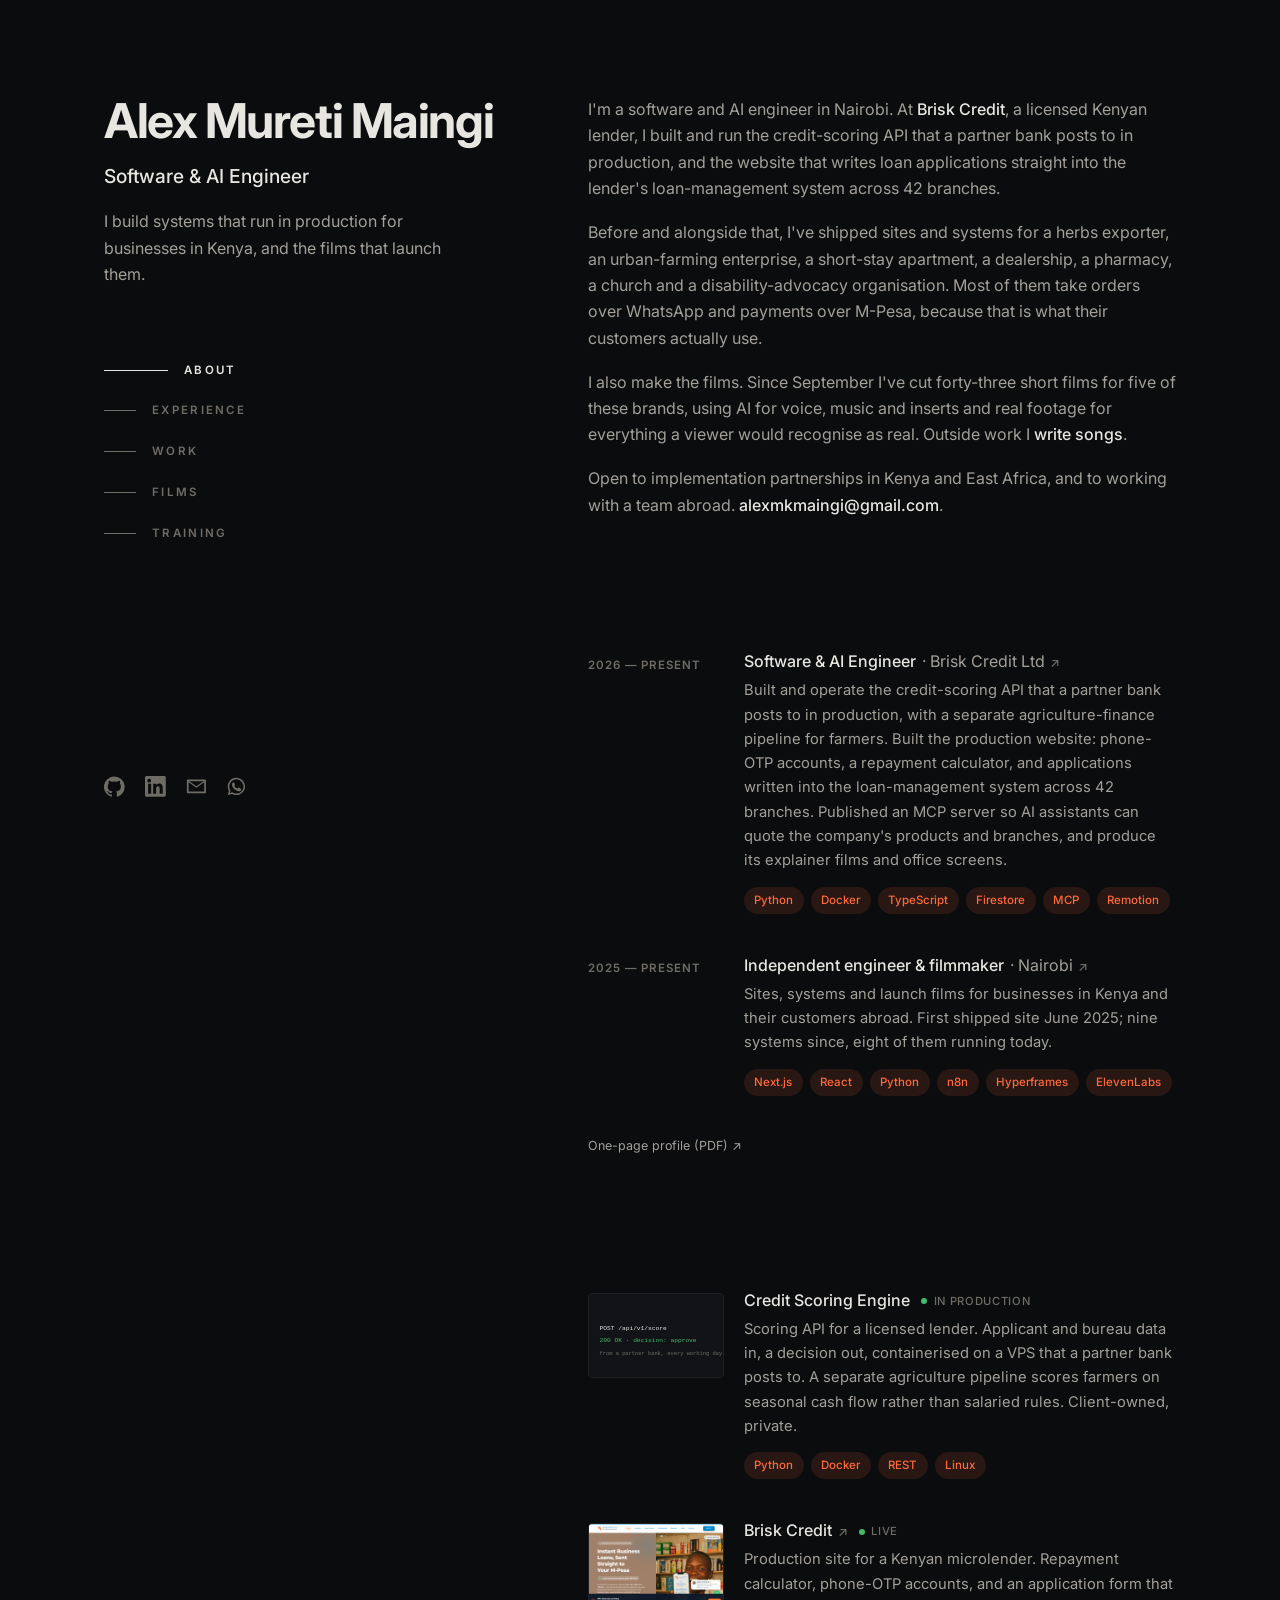
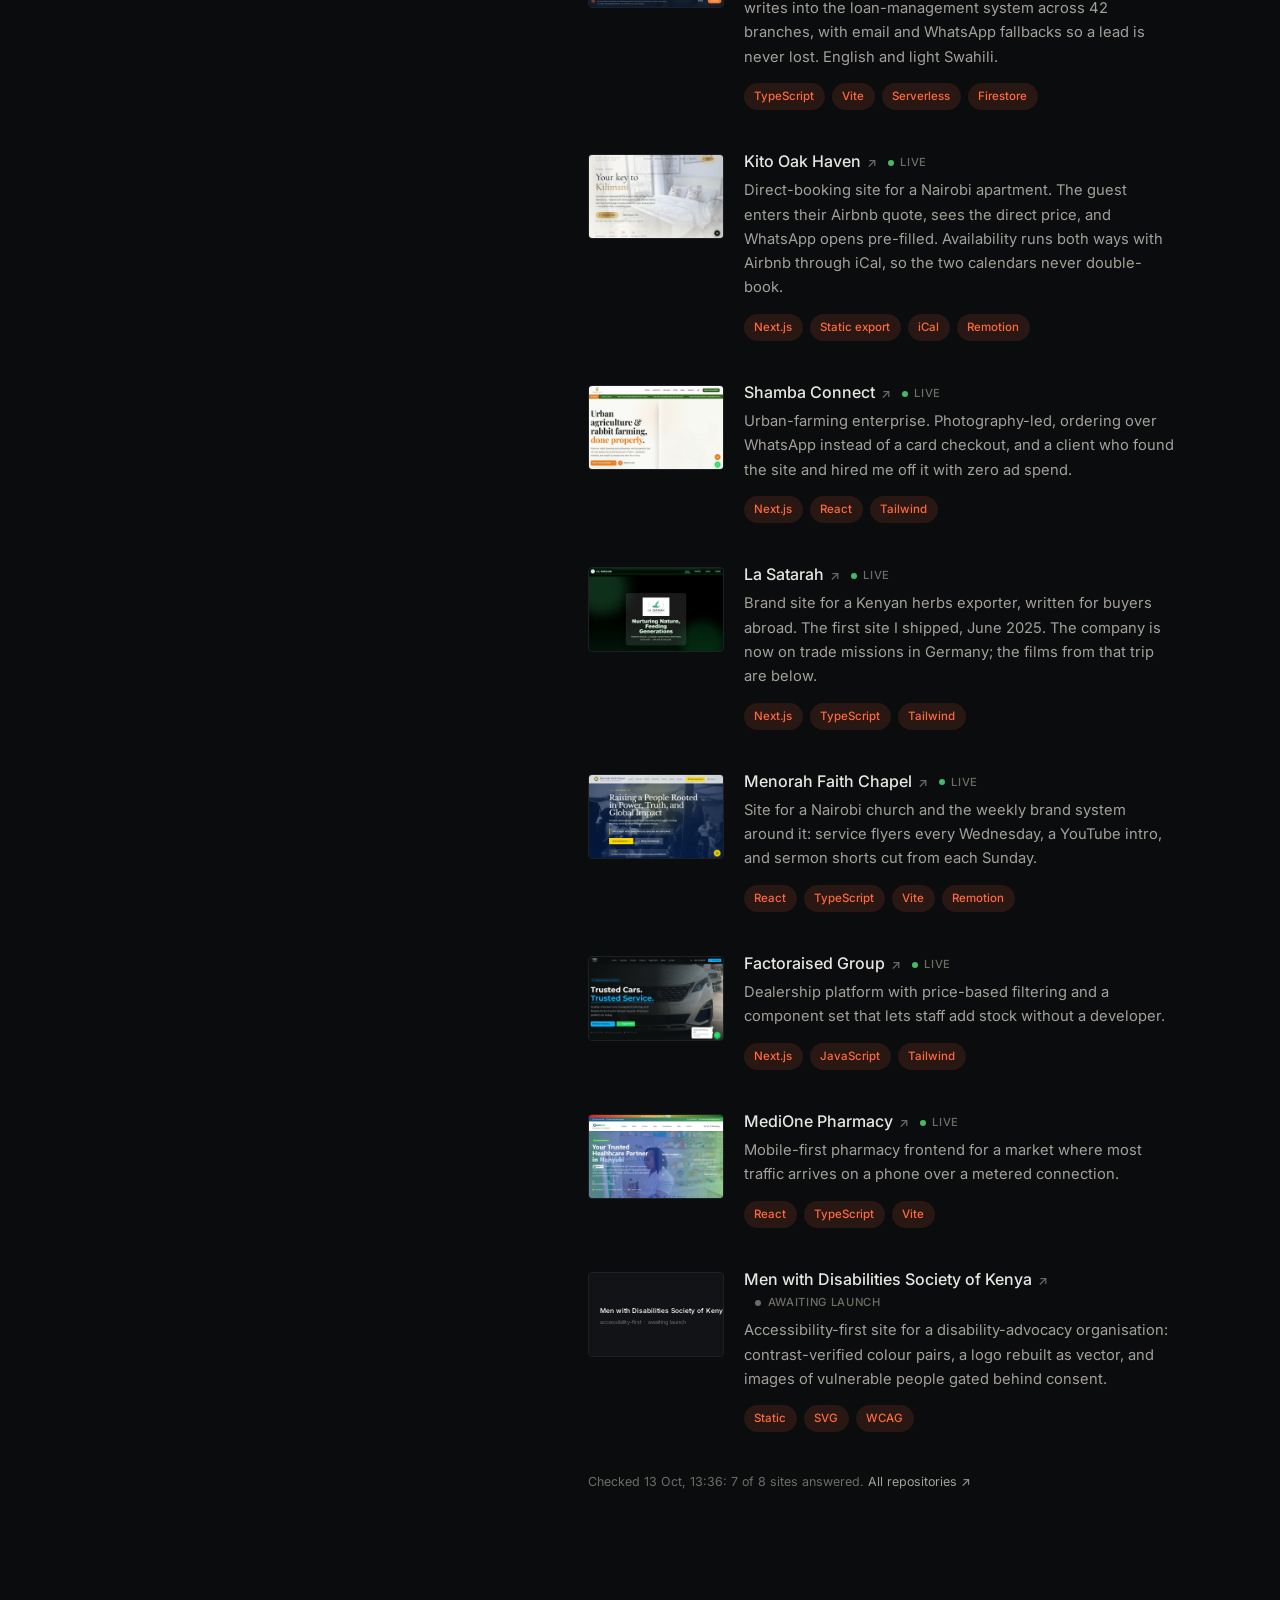
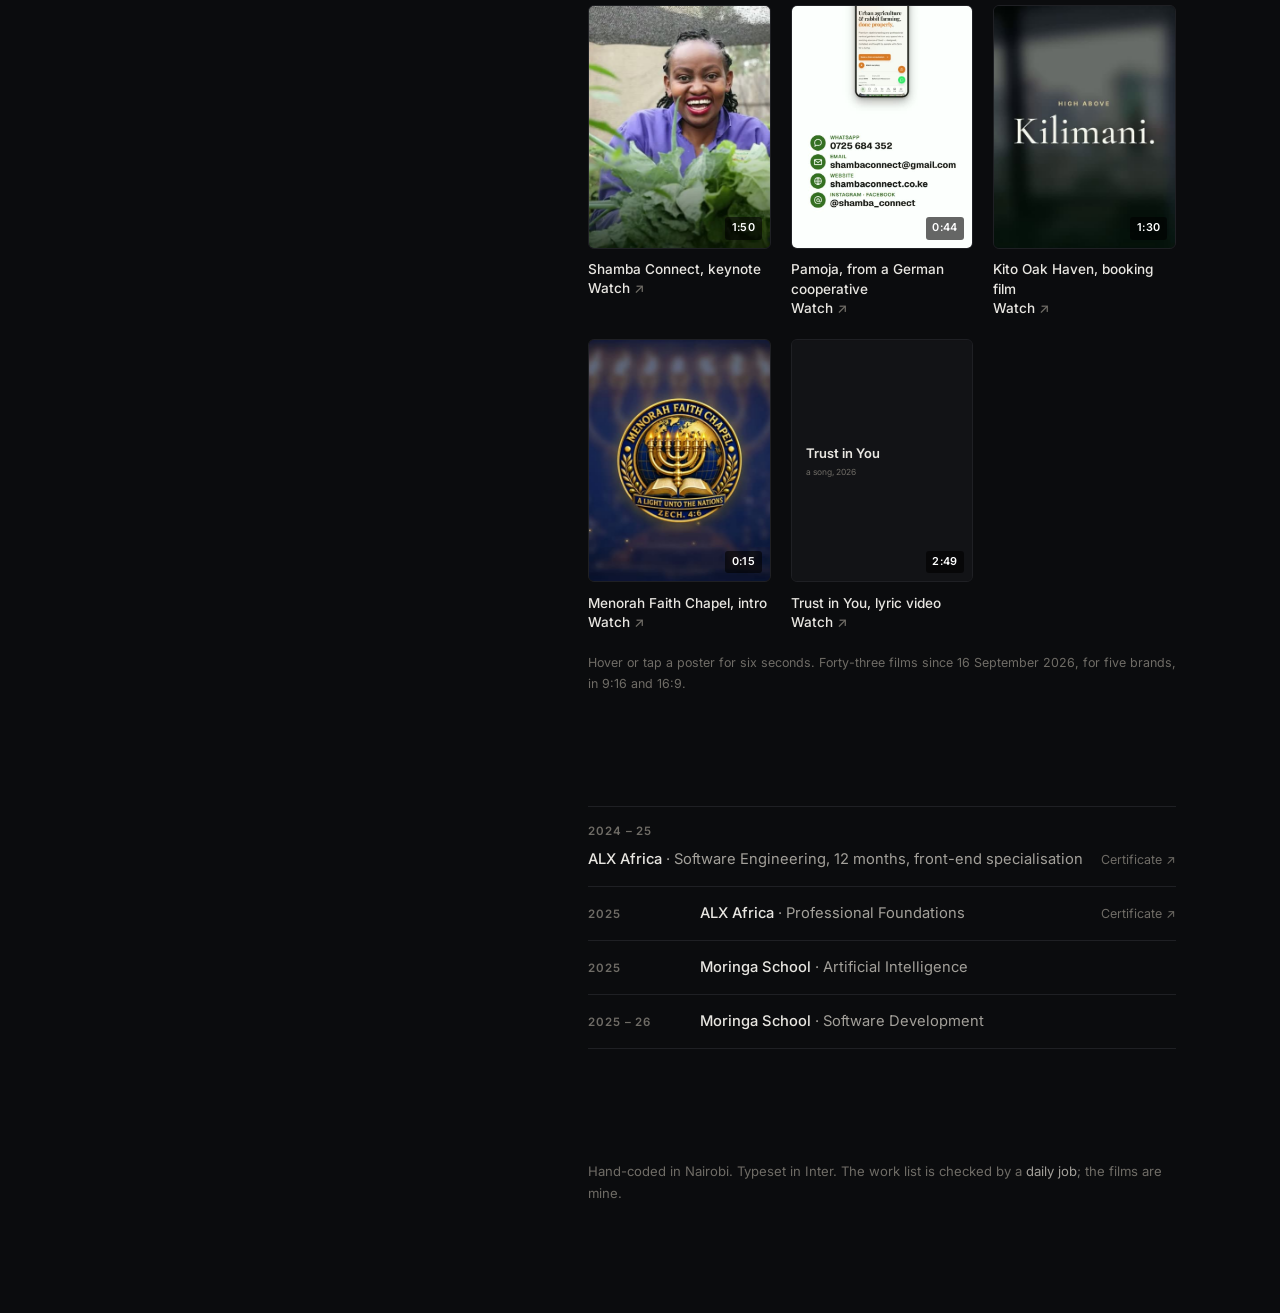
==== index.html @ df8f5c2a "Films: no picture on the Trust in You card Co-Authored-By: Claude Fable 5.1 <noreply@anthropic.com>" ====
<!doctype html>
<html lang="en">
<head>
<meta charset="utf-8">
<meta name="viewport" content="width=device-width,initial-scale=1">
<title>Alex Maingi · Software & AI Engineer</title>
<meta name="description" content="Alex Mureti Maingi is a software and AI engineer in Nairobi. Credit scoring in production for a Kenyan lender, nine systems built, and the films that launch them.">
<meta name="theme-color" content="#0b0c0e">
<link rel="canonical" href="https://alexmureti.github.io/">
<link rel="icon" href="assets/mark-200.png">
<meta property="og:type" content="website">
<meta property="og:title" content="Alex Maingi · Software & AI Engineer">
<meta property="og:description" content="Systems that run in production for businesses in Kenya, and the films that launch them.">
<meta property="og:image" content="https://alexmureti.github.io/media/og.jpg">
<meta property="og:url" content="https://alexmureti.github.io/">
<meta name="twitter:card" content="summary_large_image">
<link rel="preconnect" href="https://fonts.googleapis.com">
<link rel="preconnect" href="https://fonts.gstatic.com" crossorigin>
<link href="https://fonts.googleapis.com/css2?family=Inter:wght@400;500;600;700&display=swap" rel="stylesheet">
<script type="application/ld+json">
{"@context":"https://schema.org","@type":"Person","name":"Alex Mureti Maingi","jobTitle":"Software & AI Engineer","address":{"@type":"PostalAddress","addressLocality":"Nairobi","addressCountry":"KE"},"email":"mailto:alexmkmaingi@gmail.com","telephone":"+254740180214","url":"https://alexmureti.github.io/","sameAs":["https://github.com/AlexMureti","https://linkedin.com/in/alex-maingi-18084b373"],"worksFor":{"@type":"Organization","name":"Brisk Credit Ltd"}}
</script>
<style>
:root{
  --bg:#0b0c0e;--bg-2:#121316;--text:#a3a09a;--strong:#e8e6e1;--muted:#6f6c66;--line:#1f2024;
  --accent:#ff6a3d;--accent-soft:rgba(255,106,61,.12);
  --font:"Inter",system-ui,-apple-system,"Segoe UI",Roboto,sans-serif;
}
*,*::before,*::after{box-sizing:border-box}
html{scroll-behavior:smooth;-webkit-text-size-adjust:100%}
body{margin:0;background:var(--bg);color:var(--text);font-family:var(--font);font-size:1rem;line-height:1.65;-webkit-font-smoothing:antialiased;text-rendering:optimizeLegibility}
a{color:inherit;text-decoration:none}
img,video{display:block;max-width:100%}
::selection{background:var(--accent);color:#0b0c0e}
:focus-visible{outline:2px solid var(--accent);outline-offset:3px;border-radius:2px}
.sr{position:absolute;width:1px;height:1px;overflow:hidden;clip:rect(0 0 0 0);white-space:nowrap}

.page{max-width:75rem;margin:0 auto;padding:0 1.5rem}
@media(min-width:640px){.page{padding:0 3rem}}
@media(min-width:1024px){.page{display:grid;grid-template-columns:minmax(0,5fr) minmax(0,7fr);gap:4rem;padding:0 4rem}}

/* left column */
.side{padding:4rem 0 2rem}
@media(min-width:1024px){.side{position:sticky;top:0;height:100vh;display:flex;flex-direction:column;justify-content:space-between;padding:6rem 0 6rem}}
h1{font-size:clamp(2.2rem,5vw,3rem);font-weight:700;letter-spacing:-.03em;line-height:1.05;color:var(--strong);margin:0}
h1 a:hover{color:var(--strong)}
.role{font-size:1.2rem;font-weight:500;color:var(--strong);margin:.9rem 0 0}
.tag{margin:1rem 0 0;max-width:22rem;color:var(--text)}
.nav{display:none;list-style:none;padding:0;margin:4rem 0 0}
@media(min-width:1024px){.nav{display:block}}
.nav li{margin:0 0 .25rem}
.nav a{display:inline-flex;align-items:center;gap:1rem;padding:.55rem 0;font-size:.72rem;font-weight:600;letter-spacing:.2em;text-transform:uppercase;color:var(--muted);transition:color .25s}
.nav a::before{content:"";width:2rem;height:1px;background:var(--muted);transition:width .25s,background .25s}
.nav a:hover,.nav a.active{color:var(--strong)}
.nav a:hover::before,.nav a.active::before{width:4rem;background:var(--strong)}
.social{display:flex;gap:1.25rem;list-style:none;padding:0;margin:2.5rem 0 0}
.social a{display:inline-flex;align-items:center;gap:.45rem;color:var(--muted);font-size:.85rem;font-weight:500;transition:color .25s}
.social a:hover{color:var(--strong)}
.social svg{width:1.3rem;height:1.3rem;fill:currentColor}

/* right column */
.main{padding:1rem 0 6rem}
@media(min-width:1024px){.main{padding:6rem 0 6rem}}
section{margin-bottom:5rem;scroll-margin-top:4rem}
@media(min-width:1024px){section{margin-bottom:7rem}}
h2{font-size:.72rem;font-weight:600;letter-spacing:.2em;text-transform:uppercase;color:var(--strong);margin:0 0 1.5rem}
@media(min-width:1024px){h2{position:absolute;left:-9999px}}
.sticky-h{display:none}
@media(max-width:1023px){.sticky-h{display:block;position:sticky;top:0;z-index:5;background:rgba(11,12,14,.8);backdrop-filter:blur(10px);-webkit-backdrop-filter:blur(10px);padding:1rem 0;margin:0 0 1rem}}
.prose p{margin:0 0 1.1rem;max-width:38rem}
.prose a,.row-text a.inline{color:var(--strong);font-weight:500;transition:color .25s}
.prose a:hover,.row-text a.inline:hover{color:var(--accent)}
.prose strong{color:var(--strong);font-weight:500}

/* rows (experience, work) */
.rows{list-style:none;padding:0;margin:0}
.row{position:relative;display:grid;gap:.5rem 1.25rem;grid-template-columns:1fr;padding:1.25rem 0;border-radius:6px;transition:background .3s,box-shadow .3s}
@media(min-width:640px){.row{grid-template-columns:8.5rem minmax(0,1fr);padding:1.25rem}}
@media(min-width:1024px){.row{margin-left:-1.25rem;margin-right:-1.25rem}}
.row:hover,.row:focus-within{background:var(--bg-2);box-shadow:inset 0 1px 0 rgba(255,255,255,.04)}
.row-when{font-size:.72rem;font-weight:600;letter-spacing:.08em;text-transform:uppercase;color:var(--muted);padding-top:.35rem;white-space:nowrap}
.thumb{width:100%;aspect-ratio:16/10;border:1px solid var(--line);border-radius:4px;overflow:hidden;background:var(--bg-2);transition:border-color .3s}
@media(min-width:640px){.thumb{width:8.5rem;aspect-ratio:16/10;margin-top:.25rem}}
.row:hover .thumb{border-color:#3a3b40}
.thumb img,.thumb svg{width:100%;height:100%;object-fit:cover;object-position:top;display:block}
.row-text h3{font-size:1rem;font-weight:500;color:var(--strong);margin:0;line-height:1.4}
.row-text h3 a{display:inline-flex;align-items:baseline;gap:.35rem;transition:color .25s}
.row-text h3 a::after{content:"↗";font-size:.8em;transform:translateY(0);transition:transform .25s;color:var(--muted)}
.row:hover .row-text h3 a{color:var(--accent)}
.row:hover .row-text h3 a::after{transform:translate(2px,-2px);color:var(--accent)}
.row-text h3 .sub{color:var(--text);font-weight:400}
.row-text p{margin:.35rem 0 0;font-size:.92rem;max-width:36rem}
.chips{display:flex;flex-wrap:wrap;gap:.45rem;margin:.9rem 0 0;list-style:none;padding:0}
.chips li{font-size:.72rem;font-weight:500;color:var(--accent);background:var(--accent-soft);padding:.25rem .65rem;border-radius:999px}
.st{display:inline-flex;align-items:center;gap:.4rem;font-size:.7rem;font-weight:500;letter-spacing:.06em;text-transform:uppercase;color:var(--muted);margin-left:.7rem;vertical-align:middle}
.st i{width:6px;height:6px;border-radius:50%;background:#43b96b;display:inline-block}
.st.off i{background:var(--muted)}
.foot-note{font-size:.78rem;color:var(--muted);margin:1.25rem 0 0}
.foot-note a{color:var(--text)}.foot-note a:hover{color:var(--accent)}

/* films */
.films{display:grid;gap:1.25rem;grid-template-columns:repeat(2,minmax(0,1fr));list-style:none;padding:0;margin:0}
@media(min-width:640px){.films{grid-template-columns:repeat(3,minmax(0,1fr))}}
.film{margin:0}
.frame{position:relative;aspect-ratio:3/4;overflow:hidden;border-radius:6px;border:1px solid var(--line);background:var(--bg-2)}
.frame img,.frame video,.frame svg{position:absolute;inset:0;width:100%;height:100%;object-fit:cover}
.frame video{opacity:0;transition:opacity .4s}
.film.playing .frame video{opacity:1}
.frame .dur{position:absolute;right:.5rem;bottom:.5rem;font-size:.68rem;font-weight:600;letter-spacing:.04em;color:#fff;background:rgba(0,0,0,.6);padding:.15rem .4rem;border-radius:3px}
.film figcaption{padding:.7rem 0 0;font-size:.85rem;line-height:1.45}
.film figcaption b{display:block;font-weight:500;color:var(--strong)}
.film figcaption a{color:var(--strong);font-weight:500}
.film:hover figcaption a{color:var(--accent)}
.film figcaption a::after{content:" ↗";color:var(--muted)}

/* training */
.edu{list-style:none;padding:0;margin:0;border-top:1px solid var(--line)}
.edu li{display:flex;flex-wrap:wrap;align-items:baseline;gap:.4rem 1rem;padding:.9rem 0;border-bottom:1px solid var(--line);font-size:.92rem}
.edu .y{font-size:.72rem;font-weight:600;letter-spacing:.08em;color:var(--muted);width:6rem;flex:none}
.edu b{font-weight:500;color:var(--strong)}
.edu a{margin-left:auto;font-size:.78rem;color:var(--muted)}.edu a:hover{color:var(--accent)}

footer{font-size:.82rem;color:var(--muted);max-width:36rem;margin-top:1rem}
footer a{color:var(--text)}footer a:hover{color:var(--accent)}

/* film player */
.player{border:0;background:transparent;padding:0;width:min(96vw,64rem);max-width:none}
.player::backdrop{background:rgba(5,5,6,.92)}
.player video{width:100%;max-height:86vh;background:#000;border-radius:6px;outline:none}
.player .close{position:fixed;top:.9rem;right:1.1rem;color:#fff;font-size:2.2rem;line-height:1;opacity:.8}
.player .close:hover{opacity:1}
.player figcaption{color:var(--text);font-size:.85rem;padding:.7rem .2rem 0;display:flex;justify-content:space-between;gap:1rem}
.player figcaption a{color:var(--muted)}.player figcaption a:hover{color:var(--accent)}

.js .reveal{opacity:0;transform:translateY(10px);transition:opacity .6s ease,transform .6s ease}
.js .reveal.in{opacity:1;transform:none}
@media(prefers-reduced-motion:reduce){*{transition:none!important;animation:none!important;scroll-behavior:auto!important}.reveal{opacity:1;transform:none}}
</style>
</head>
<body>
<div class="page">

  <aside class="side">
    <div>
      <h1><a href="#top">Alex Mureti Maingi</a></h1>
      <p class="role">Software &amp; AI Engineer</p>
      <p class="tag">I build systems that run in production for businesses in Kenya, and the films that launch them.</p>
      <ul class="nav" id="nav">
        <li><a href="#about">About</a></li>
        <li><a href="#experience">Experience</a></li>
        <li><a href="#work">Work</a></li>
        <li><a href="#films">Films</a></li>
        <li><a href="#training">Training</a></li>
      </ul>
    </div>
    <ul class="social" aria-label="Contact">
      <li><a href="https://github.com/AlexMureti" target="_blank" rel="noopener" aria-label="GitHub"><svg viewBox="0 0 24 24"><path d="M12 .5a12 12 0 0 0-3.8 23.4c.6.1.8-.3.8-.6v-2.2c-3.3.7-4-1.4-4-1.4-.6-1.4-1.4-1.8-1.4-1.8-1.1-.7.1-.7.1-.7 1.2.1 1.8 1.2 1.8 1.2 1.1 1.8 2.8 1.3 3.5 1 .1-.8.4-1.3.8-1.6-2.7-.3-5.5-1.3-5.5-5.9 0-1.3.5-2.4 1.2-3.2-.1-.3-.5-1.5.1-3.2 0 0 1-.3 3.3 1.2a11.5 11.5 0 0 1 6 0c2.3-1.5 3.3-1.2 3.3-1.2.7 1.7.3 2.9.1 3.2.8.8 1.2 1.9 1.2 3.2 0 4.6-2.8 5.6-5.5 5.9.4.4.8 1.1.8 2.2v3.3c0 .3.2.7.8.6A12 12 0 0 0 12 .5z"/></svg></a></li>
      <li><a href="https://linkedin.com/in/alex-maingi-18084b373" target="_blank" rel="noopener" aria-label="LinkedIn"><svg viewBox="0 0 24 24"><path d="M20.4 20.4h-3.5v-5.6c0-1.3 0-3-1.9-3s-2.1 1.4-2.1 2.9v5.7H9.4V9h3.4v1.6c.5-.9 1.6-1.9 3.4-1.9 3.6 0 4.3 2.4 4.3 5.5v6.2zM5.3 7.4a2.1 2.1 0 1 1 0-4.1 2.1 2.1 0 0 1 0 4.1zM7.1 20.4H3.6V9h3.5v11.4zM22.2 0H1.8C.8 0 0 .8 0 1.7v20.5c0 1 .8 1.8 1.8 1.8h20.4c1 0 1.8-.8 1.8-1.8V1.7C24 .8 23.2 0 22.2 0z"/></svg></a></li>
      <li><a href="mailto:alexmkmaingi@gmail.com" aria-label="Email"><svg viewBox="0 0 24 24"><path d="M2 4h20a1 1 0 0 1 1 1v14a1 1 0 0 1-1 1H2a1 1 0 0 1-1-1V5a1 1 0 0 1 1-1zm1 3.2V18h18V7.2l-9 6.3-9-6.3zM3.6 6l8.4 5.9L20.4 6H3.6z"/></svg></a></li>
      <li><a href="https://wa.me/254740180214" target="_blank" rel="noopener" aria-label="WhatsApp"><svg viewBox="0 0 24 24"><path d="M12 2a10 10 0 0 0-8.6 15.1L2 22l5-1.3A10 10 0 1 0 12 2zm0 18.2a8.2 8.2 0 0 1-4.2-1.2l-.3-.2-3 .8.8-2.9-.2-.3A8.2 8.2 0 1 1 12 20.2zm4.5-6.1c-.2-.1-1.5-.7-1.7-.8-.2-.1-.4-.1-.6.1l-.8 1c-.1.2-.3.2-.5.1a6.7 6.7 0 0 1-3.3-2.9c-.3-.4.2-.4.7-1.3.1-.2 0-.3 0-.5l-.8-1.8c-.2-.5-.4-.4-.6-.4h-.5a1 1 0 0 0-.7.3 3 3 0 0 0-.9 2.2 5.2 5.2 0 0 0 1.1 2.8c.1.2 1.9 2.9 4.6 4 1.7.7 2.4.8 3.2.7.5-.1 1.5-.6 1.7-1.2.2-.6.2-1.1.2-1.2l-.5-.3z"/></svg></a></li>
    </ul>
  </aside>

  <main class="main" id="top">

    <section id="about" class="reveal">
      <h2 class="sticky-h">About</h2>
      <div class="prose">
        <p>I'm a software and AI engineer in Nairobi. At <a href="https://www.brisk-credit.com" target="_blank" rel="noopener">Brisk Credit</a>, a licensed Kenyan lender, I built and run the credit-scoring API that a partner bank posts to in production, and the website that writes loan applications straight into the lender's loan-management system across 42 branches.</p>
        <p>Before and alongside that, I've shipped sites and systems for a herbs exporter, an urban-farming enterprise, a short-stay apartment, a dealership, a pharmacy, a church and a disability-advocacy organisation. Most of them take orders over WhatsApp and payments over M-Pesa, because that is what their customers actually use.</p>
        <p>I also make the films. Since September I've cut forty-three short films for five of these brands, using AI for voice, music and inserts and real footage for everything a viewer would recognise as real. Outside work I <a href="https://github.com/AlexMureti/alexmureti.github.io/releases/download/films-2026-10/trust-in-you-lyric-video.mp4" target="_blank" rel="noopener">write songs</a>.</p>
        <p>Open to implementation partnerships in Kenya and East Africa, and to working with a team abroad. <a href="mailto:alexmkmaingi@gmail.com">alexmkmaingi@gmail.com</a>.</p>
      </div>
    </section>

    <section id="experience" class="reveal">
      <h2 class="sticky-h">Experience</h2>
      <ol class="rows">
        <li class="row">
          <div class="row-when">2026 — Present</div>
          <div class="row-text">
            <h3><a href="https://www.brisk-credit.com" target="_blank" rel="noopener">Software &amp; AI Engineer <span class="sub">· Brisk Credit Ltd</span></a></h3>
            <p>Built and operate the credit-scoring API that a partner bank posts to in production, with a separate agriculture-finance pipeline for farmers. Built the production website: phone-OTP accounts, a repayment calculator, and applications written into the loan-management system across 42 branches. Published an MCP server so AI assistants can quote the company's products and branches, and produce its explainer films and office screens.</p>
            <ul class="chips"><li>Python</li><li>Docker</li><li>TypeScript</li><li>Firestore</li><li>MCP</li><li>Remotion</li></ul>
          </div>
        </li>
        <li class="row">
          <div class="row-when">2025 — Present</div>
          <div class="row-text">
            <h3><a href="#work">Independent engineer &amp; filmmaker <span class="sub">· Nairobi</span></a></h3>
            <p>Sites, systems and launch films for businesses in Kenya and their customers abroad. First shipped site June 2025; nine systems since, eight of them running today.</p>
            <ul class="chips"><li>Next.js</li><li>React</li><li>Python</li><li>n8n</li><li>Hyperframes</li><li>ElevenLabs</li></ul>
          </div>
        </li>
      </ol>
      <p class="foot-note"><a href="Alex-Maingi-Profile.pdf" target="_blank" rel="noopener">One-page profile (PDF) ↗</a></p>
    </section>

    <section id="work" class="reveal">
      <h2 class="sticky-h">Work</h2>
      <ol class="rows">
        <li class="row" data-key="scoring">
          <div class="thumb"><svg viewBox="0 0 320 200" role="img" aria-label="Scoring API"><rect width="320" height="200" fill="#121316"/><text x="24" y="86" fill="#e8e6e1" font-family="ui-monospace,Menlo,monospace" font-size="15">POST /api/v1/score</text><text x="24" y="116" fill="#43b96b" font-family="ui-monospace,Menlo,monospace" font-size="15">200 OK · decision: approve</text><text x="24" y="146" fill="#6f6c66" font-family="ui-monospace,Menlo,monospace" font-size="13">from a partner bank, every working day</text></svg></div>
          <div class="row-text">
            <h3><span style="color:var(--strong)">Credit Scoring Engine</span><span class="st" data-static="1"><i></i>In production</span></h3>
            <p>Scoring API for a licensed lender. Applicant and bureau data in, a decision out, containerised on a VPS that a partner bank posts to. A separate agriculture pipeline scores farmers on seasonal cash flow rather than salaried rules. Client-owned, private.</p>
            <ul class="chips"><li>Python</li><li>Docker</li><li>REST</li><li>Linux</li></ul>
          </div>
        </li>
        <li class="row" data-key="brisk">
          <div class="thumb"><img loading="lazy" src="media/thumbs/brisk.jpg" alt="brisk-credit.com"></div>
          <div class="row-text">
            <h3><a href="https://www.brisk-credit.com" target="_blank" rel="noopener">Brisk Credit</a><span class="st"><i></i>Live</span></h3>
            <p>Production site for a Kenyan microlender. Repayment calculator, phone-OTP accounts, and an application form that writes into the loan-management system across 42 branches, with email and WhatsApp fallbacks so a lead is never lost. English and light Swahili.</p>
            <ul class="chips"><li>TypeScript</li><li>Vite</li><li>Serverless</li><li>Firestore</li></ul>
          </div>
        </li>
        <li class="row" data-key="kito">
          <div class="thumb"><img loading="lazy" src="media/thumbs/kito.jpg" alt="Kito Oak Haven"></div>
          <div class="row-text">
            <h3><a href="https://www.kitooakhaven.com" target="_blank" rel="noopener">Kito Oak Haven</a><span class="st"><i></i>Live</span></h3>
            <p>Direct-booking site for a Nairobi apartment. The guest enters their Airbnb quote, sees the direct price, and WhatsApp opens pre-filled. Availability runs both ways with Airbnb through iCal, so the two calendars never double-book.</p>
            <ul class="chips"><li>Next.js</li><li>Static export</li><li>iCal</li><li>Remotion</li></ul>
          </div>
        </li>
        <li class="row" data-key="shamba">
          <div class="thumb"><img loading="lazy" src="media/thumbs/shamba.jpg" alt="Shamba Connect"></div>
          <div class="row-text">
            <h3><a href="https://shambaconnect.co.ke" target="_blank" rel="noopener">Shamba Connect</a><span class="st"><i></i>Live</span></h3>
            <p>Urban-farming enterprise. Photography-led, ordering over WhatsApp instead of a card checkout, and a client who found the site and hired me off it with zero ad spend.</p>
            <ul class="chips"><li>Next.js</li><li>React</li><li>Tailwind</li></ul>
          </div>
        </li>
        <li class="row" data-key="lasatarah">
          <div class="thumb"><img loading="lazy" src="media/thumbs/lasatarah.jpg" alt="La Satarah"></div>
          <div class="row-text">
            <h3><a href="https://la-satarah-eight.vercel.app" target="_blank" rel="noopener">La Satarah</a><span class="st"><i></i>Live</span></h3>
            <p>Brand site for a Kenyan herbs exporter, written for buyers abroad. The first site I shipped, June 2025. The company is now on trade missions in Germany; the films from that trip are below.</p>
            <ul class="chips"><li>Next.js</li><li>TypeScript</li><li>Tailwind</li></ul>
          </div>
        </li>
        <li class="row" data-key="menorah">
          <div class="thumb"><img loading="lazy" src="media/thumbs/menorah.jpg" alt="Menorah Faith Chapel"></div>
          <div class="row-text">
            <h3><a href="https://menorah-faith-chapel.vercel.app" target="_blank" rel="noopener">Menorah Faith Chapel</a><span class="st"><i></i>Live</span></h3>
            <p>Site for a Nairobi church and the weekly brand system around it: service flyers every Wednesday, a YouTube intro, and sermon shorts cut from each Sunday.</p>
            <ul class="chips"><li>React</li><li>TypeScript</li><li>Vite</li><li>Remotion</li></ul>
          </div>
        </li>
        <li class="row" data-key="factoraised">
          <div class="thumb"><img loading="lazy" src="media/thumbs/factoraised.jpg" alt="Factoraised Group"></div>
          <div class="row-text">
            <h3><a href="https://factoraised-group.vercel.app" target="_blank" rel="noopener">Factoraised Group</a><span class="st"><i></i>Live</span></h3>
            <p>Dealership platform with price-based filtering and a component set that lets staff add stock without a developer.</p>
            <ul class="chips"><li>Next.js</li><li>JavaScript</li><li>Tailwind</li></ul>
          </div>
        </li>
        <li class="row" data-key="medione">
          <div class="thumb"><img loading="lazy" src="media/thumbs/medione.jpg" alt="MediOne Pharmacy"></div>
          <div class="row-text">
            <h3><a href="https://medi0ne.vercel.app" target="_blank" rel="noopener">MediOne Pharmacy</a><span class="st"><i></i>Live</span></h3>
            <p>Mobile-first pharmacy frontend for a market where most traffic arrives on a phone over a metered connection.</p>
            <ul class="chips"><li>React</li><li>TypeScript</li><li>Vite</li></ul>
          </div>
        </li>
        <li class="row" data-key="mdsk">
          <div class="thumb"><svg viewBox="0 0 320 200" role="img" aria-label="MDSK Kenya"><rect width="320" height="200" fill="#121316"/><text x="24" y="96" fill="#e8e6e1" font-family="Inter,system-ui,sans-serif" font-size="16" font-weight="600">Men with Disabilities Society of Kenya</text><text x="24" y="124" fill="#6f6c66" font-family="Inter,system-ui,sans-serif" font-size="13">accessibility-first · awaiting launch</text></svg></div>
          <div class="row-text">
            <h3><a href="https://github.com/AlexMureti/MDSK_Kenya" target="_blank" rel="noopener">Men with Disabilities Society of Kenya</a><span class="st off"><i></i>Awaiting launch</span></h3>
            <p>Accessibility-first site for a disability-advocacy organisation: contrast-verified colour pairs, a logo rebuilt as vector, and images of vulnerable people gated behind consent.</p>
            <ul class="chips"><li>Static</li><li>SVG</li><li>WCAG</li></ul>
          </div>
        </li>
      </ol>
      <p class="foot-note" id="checked">Status is checked every morning; a dot is green only if the site answered. <a href="https://github.com/AlexMureti?tab=repositories" target="_blank" rel="noopener">All repositories ↗</a></p>
    </section>

    <section id="films" class="reveal">
      <h2 class="sticky-h">Films</h2>
      <ul class="films">
        <li><figure class="film"><div class="frame"><img loading="lazy" src="media/posters/shamba-keynote.jpg" alt=""><video muted loop playsinline preload="none" src="media/teasers/shamba-keynote.mp4"></video><span class="dur">1:50</span></div>
          <figcaption><b>Shamba Connect, keynote</b><a href="https://github.com/AlexMureti/alexmureti.github.io/releases/download/films-2026-10/shamba-connect-keynote.mp4" target="_blank" rel="noopener">Watch</a></figcaption></figure></li>
        <li><figure class="film"><div class="frame"><img loading="lazy" src="media/posters/pamoja.jpg" alt=""><video muted loop playsinline preload="none" src="media/teasers/pamoja.mp4"></video><span class="dur">0:44</span></div>
          <figcaption><b>Pamoja, from a German cooperative</b><a href="https://github.com/AlexMureti/alexmureti.github.io/releases/download/films-2026-10/shamba-connect-pamoja.mp4" target="_blank" rel="noopener">Watch</a></figcaption></figure></li>
        <li><figure class="film"><div class="frame"><img loading="lazy" src="media/posters/kito-film.jpg" alt=""><video muted loop playsinline preload="none" src="media/teasers/kito-film.mp4"></video><span class="dur">1:30</span></div>
          <figcaption><b>Kito Oak Haven, booking film</b><a href="https://github.com/AlexMureti/alexmureti.github.io/releases/download/films-2026-10/kito-oak-haven-booking-film.mp4" target="_blank" rel="noopener">Watch</a></figcaption></figure></li>
        <li><figure class="film"><div class="frame"><img loading="lazy" src="media/posters/menorah-intro.jpg" alt=""><video muted loop playsinline preload="none" src="media/teasers/menorah-intro.mp4"></video><span class="dur">0:15</span></div>
          <figcaption><b>Menorah Faith Chapel, intro</b><a href="https://github.com/AlexMureti/alexmureti.github.io/releases/download/films-2026-10/menorah-faith-chapel-intro.mp4" target="_blank" rel="noopener">Watch</a></figcaption></figure></li>
        <li><figure class="film"><div class="frame"><svg viewBox="0 0 300 400" role="img" aria-label="Trust in You"><rect width="300" height="400" fill="#121316"/><text x="24" y="196" fill="#e8e6e1" font-family="Inter,system-ui,sans-serif" font-size="22" font-weight="600">Trust in You</text><text x="24" y="224" fill="#6f6c66" font-family="Inter,system-ui,sans-serif" font-size="14">a song, 2026</text></svg><span class="dur">2:49</span></div>
          <figcaption><b>Trust in You, lyric video</b><a href="https://github.com/AlexMureti/alexmureti.github.io/releases/download/films-2026-10/trust-in-you-lyric-video.mp4" target="_blank" rel="noopener">Watch</a></figcaption></figure></li>
      </ul>
      <p class="foot-note">Hover or tap a poster for six seconds. Forty-three films since 16 September 2026, for five brands, in 9:16 and 16:9.</p>
    </section>

    <section id="training" class="reveal">
      <h2 class="sticky-h">Training</h2>
      <ul class="edu">
        <li><span class="y">2024 – 25</span><span><b>ALX Africa</b> · Software Engineering, 12 months, front-end specialisation</span><a href="https://intranet.alxswe.com/certificates/zMrFxhB5fT" target="_blank" rel="noopener">Certificate ↗</a></li>
        <li><span class="y">2025</span><span><b>ALX Africa</b> · Professional Foundations</span><a href="https://savanna.alxafrica.com/certificates/y8SnPEeFrh" target="_blank" rel="noopener">Certificate ↗</a></li>
        <li><span class="y">2025</span><span><b>Moringa School</b> · Artificial Intelligence</span></li>
        <li><span class="y">2025 – 26</span><span><b>Moringa School</b> · Software Development</span></li>
      </ul>
    </section>

    <footer class="reveal">
      <p>Hand-coded in Nairobi. Typeset in Inter. The work list is checked by a <a href="https://github.com/AlexMureti/alexmureti.github.io/blob/main/.github/workflows/status.yml" target="_blank" rel="noopener">daily job</a>; the films are mine.</p>
    </footer>

  </main>
</div>

<dialog class="player" id="player">
  <button class="close" id="closePlayer" aria-label="Close">×</button>
  <figure style="margin:0"><video id="playerVideo" controls playsinline preload="metadata"></video><figcaption><span id="playerTitle"></span><a id="playerDl" href="#" download>Download</a></figcaption></figure>
</dialog>

<script>
(function(){
  document.documentElement.classList.add('js');
  var reduce=matchMedia('(prefers-reduced-motion: reduce)').matches;

  // Films play in the page; the release asset is the source.
  var dlg=document.getElementById('player'),pv=document.getElementById('playerVideo'),pt=document.getElementById('playerTitle'),pd=document.getElementById('playerDl');
  function closePlayer(){if(dlg.open){dlg.close();}pv.pause();pv.removeAttribute('src');pv.load();}
  if(dlg&&typeof dlg.showModal==='function'){
    document.querySelectorAll('a[href$=".mp4"]').forEach(function(a){
      a.addEventListener('click',function(e){
        e.preventDefault(); var fig=a.closest('figure'); pt.textContent=(fig&&fig.querySelector('b'))?fig.querySelector('b').textContent:'Trust in You, lyric video';
        pd.href=a.href; pv.src=a.href; dlg.showModal(); pv.play().catch(function(){});
      });
    });
    document.getElementById('closePlayer').addEventListener('click',closePlayer);
    dlg.addEventListener('cancel',function(e){e.preventDefault();closePlayer();});
    dlg.addEventListener('click',function(e){if(e.target===dlg){closePlayer();}});
  }
  var hover=matchMedia('(hover: hover)').matches;

  var io=new IntersectionObserver(function(es){es.forEach(function(e){if(e.isIntersecting){e.target.classList.add('in');io.unobserve(e.target);}});},{threshold:0.08});
  document.querySelectorAll('.reveal').forEach(function(el){io.observe(el);});

  // Active section in the left nav.
  var links=document.querySelectorAll('#nav a');
  var spy=new IntersectionObserver(function(es){es.forEach(function(e){if(e.isIntersecting){links.forEach(function(l){l.classList.toggle('active',l.getAttribute('href')==='#'+e.target.id);});}});},{rootMargin:'-40% 0px -55% 0px'});
  document.querySelectorAll('main section').forEach(function(s){spy.observe(s);});

  // Status dots, written by a GitHub Action every morning (status.json).
  fetch('status.json',{cache:'no-store'}).then(function(r){return r.json();}).then(function(s){
    var up=0,total=0;
    document.querySelectorAll('.row[data-key]').forEach(function(row){
      var sys=s.systems[row.getAttribute('data-key')],st=row.querySelector('.st'); if(!sys||!st||st.getAttribute('data-static')) return;
      total++; var label=st.childNodes[1];
      if(sys.up){up++;st.classList.remove('off');label.textContent='Live';}
      else{st.classList.add('off');label.textContent=(row.getAttribute('data-key')==='mdsk')?'Awaiting launch':'Down at last check';}
    });
    var d=new Date(s.checked_at),when=d.toLocaleString('en-GB',{day:'numeric',month:'short',hour:'2-digit',minute:'2-digit'});
    var c=document.getElementById('checked'); if(c){c.innerHTML='Checked '+when+': '+up+' of '+total+' sites answered. <a href="https://github.com/AlexMureti?tab=repositories" target="_blank" rel="noopener">All repositories ↗</a>';}
  }).catch(function(){});

  // Film teasers: hover on desktop, tap on touch.
  document.querySelectorAll('.film').forEach(function(f){
    var v=f.querySelector('video'); if(!v||reduce) return;
    function on(){f.classList.add('playing');v.play().catch(function(){});}
    function off(){f.classList.remove('playing');v.pause();}
    if(hover){f.addEventListener('mouseenter',on);f.addEventListener('mouseleave',off);}
    else{f.querySelector('.frame').addEventListener('click',function(){f.classList.contains('playing')?off():on();});}
  });
})();
</script>
</body>
</html>
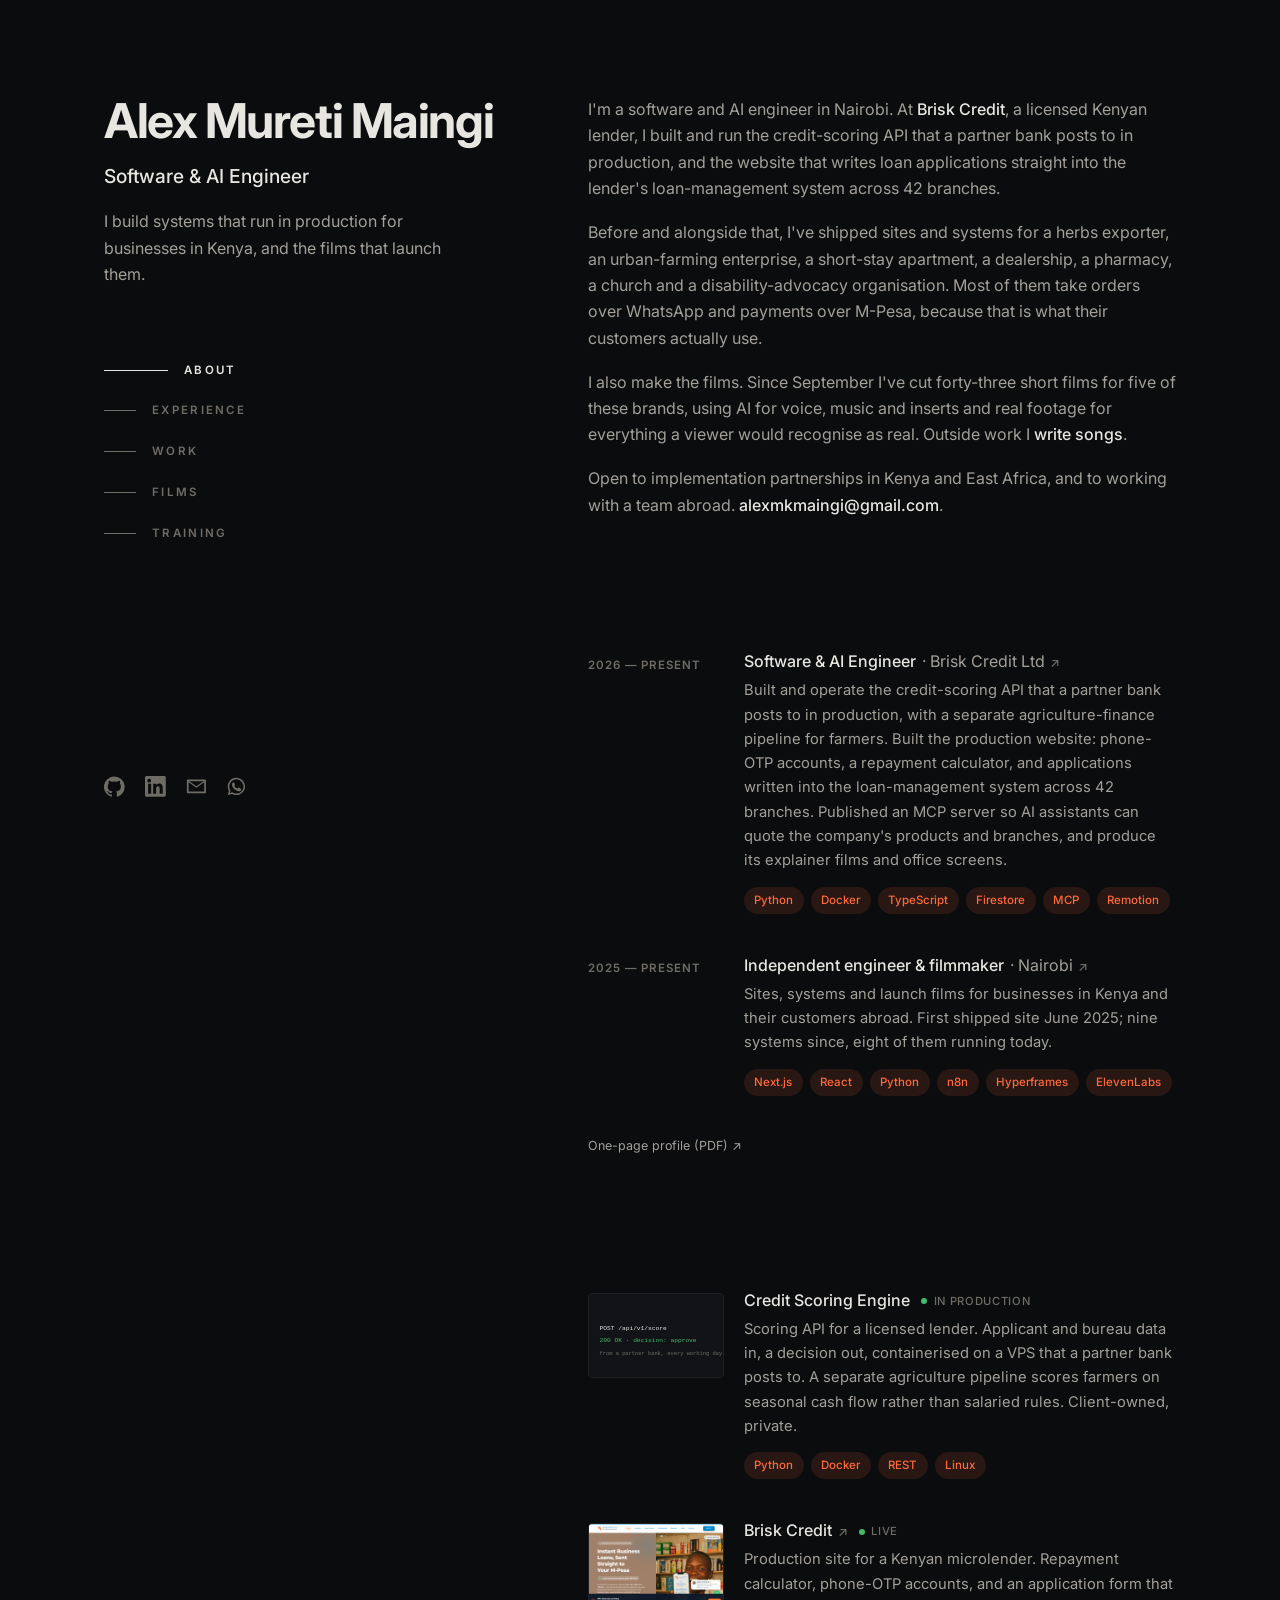
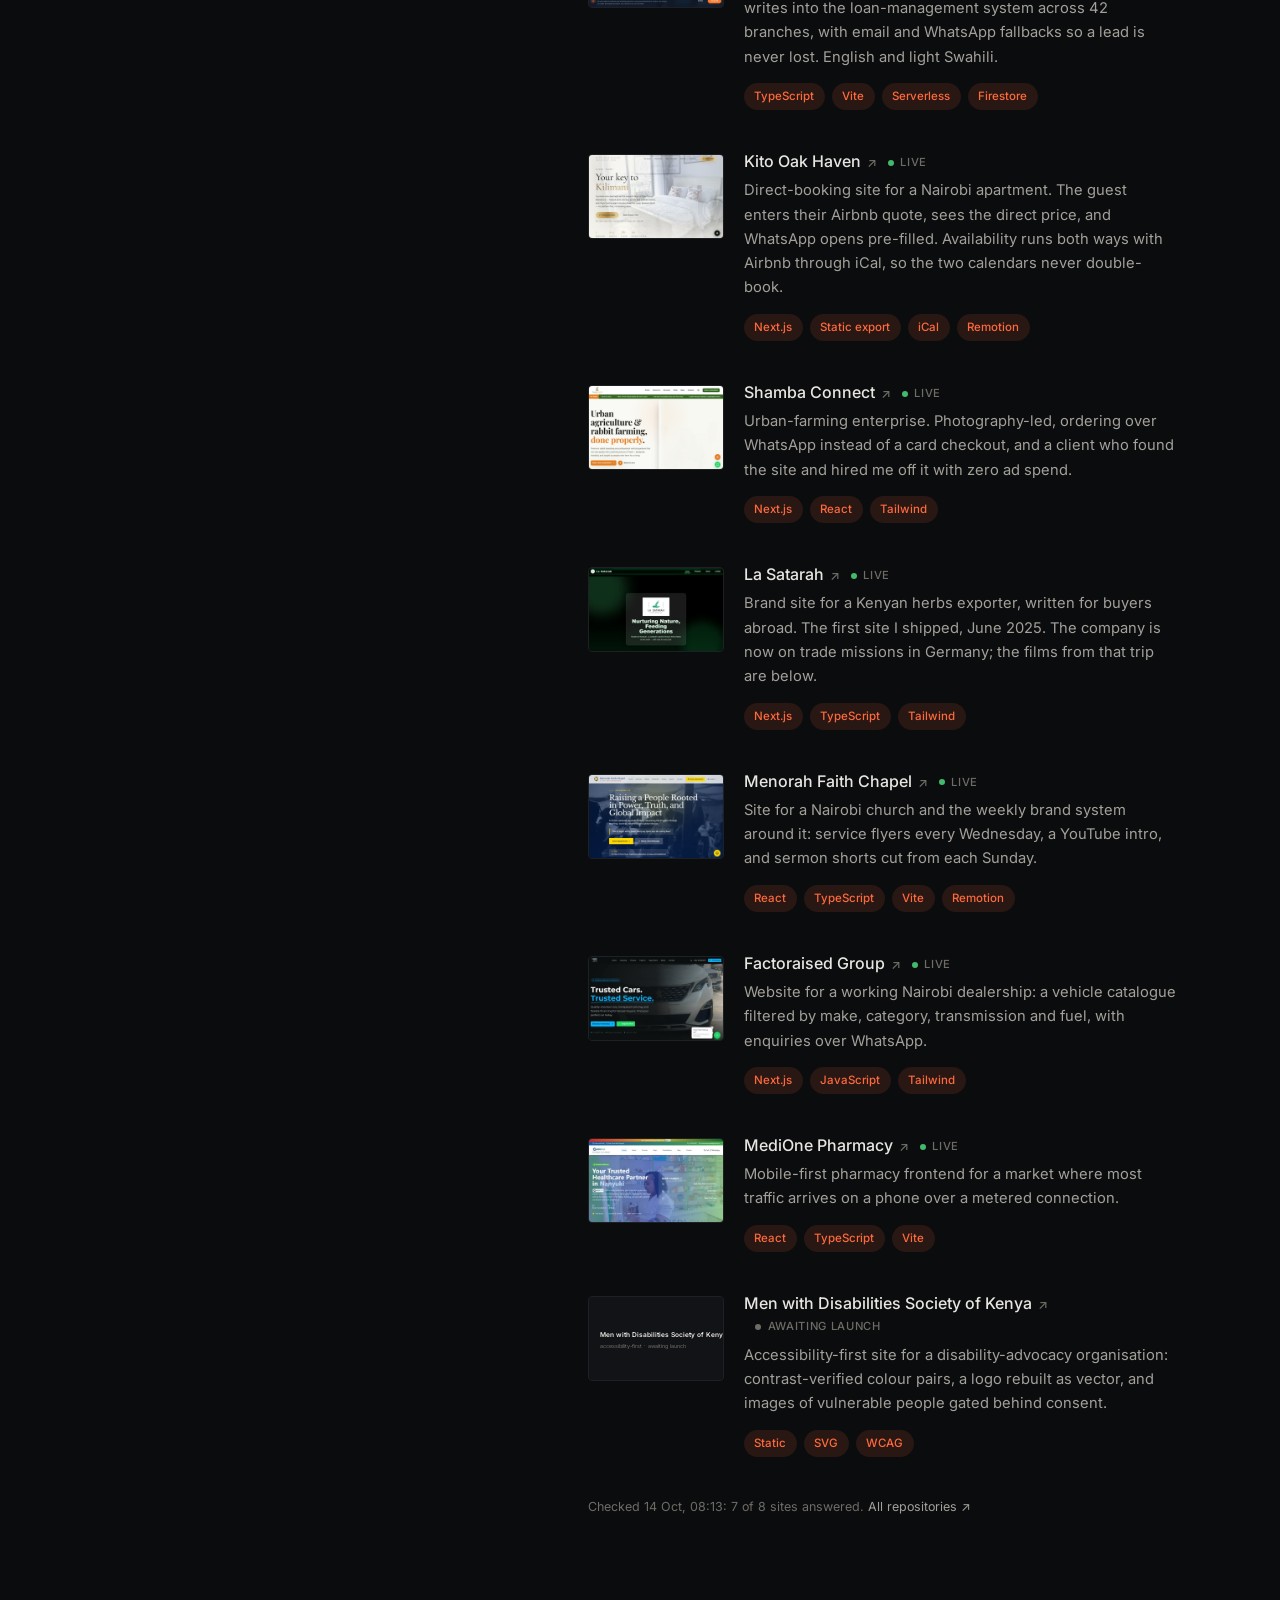
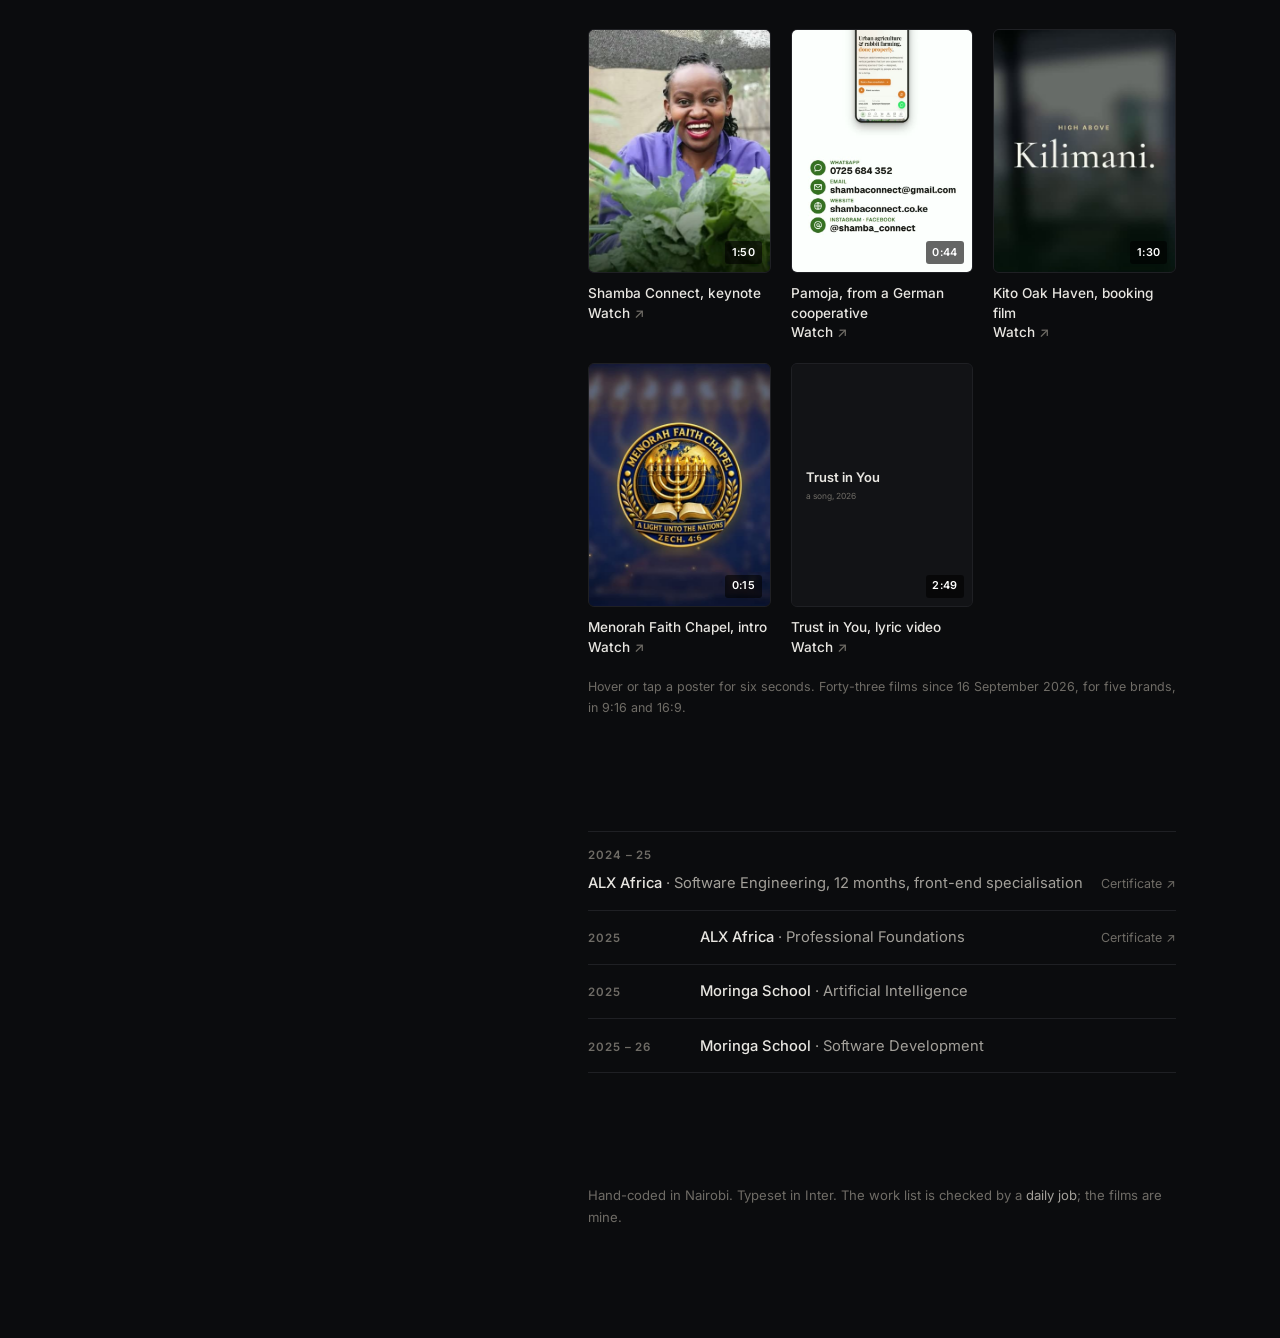
==== commit 1ce29e60: "Factoraised: describe what the code does No price filter and no staff stock entry exist in the repos" ====
--- a/index.html
+++ b/index.html
@@ -251,7 +251,7 @@
           <div class="thumb"><img loading="lazy" src="media/thumbs/factoraised.jpg" alt="Factoraised Group"></div>
           <div class="row-text">
             <h3><a href="https://factoraised-group.vercel.app" target="_blank" rel="noopener">Factoraised Group</a><span class="st"><i></i>Live</span></h3>
-            <p>Dealership platform with price-based filtering and a component set that lets staff add stock without a developer.</p>
+            <p>Website for a working Nairobi dealership: a vehicle catalogue filtered by make, category, transmission and fuel, with enquiries over WhatsApp.</p>
             <ul class="chips"><li>Next.js</li><li>JavaScript</li><li>Tailwind</li></ul>
           </div>
         </li>
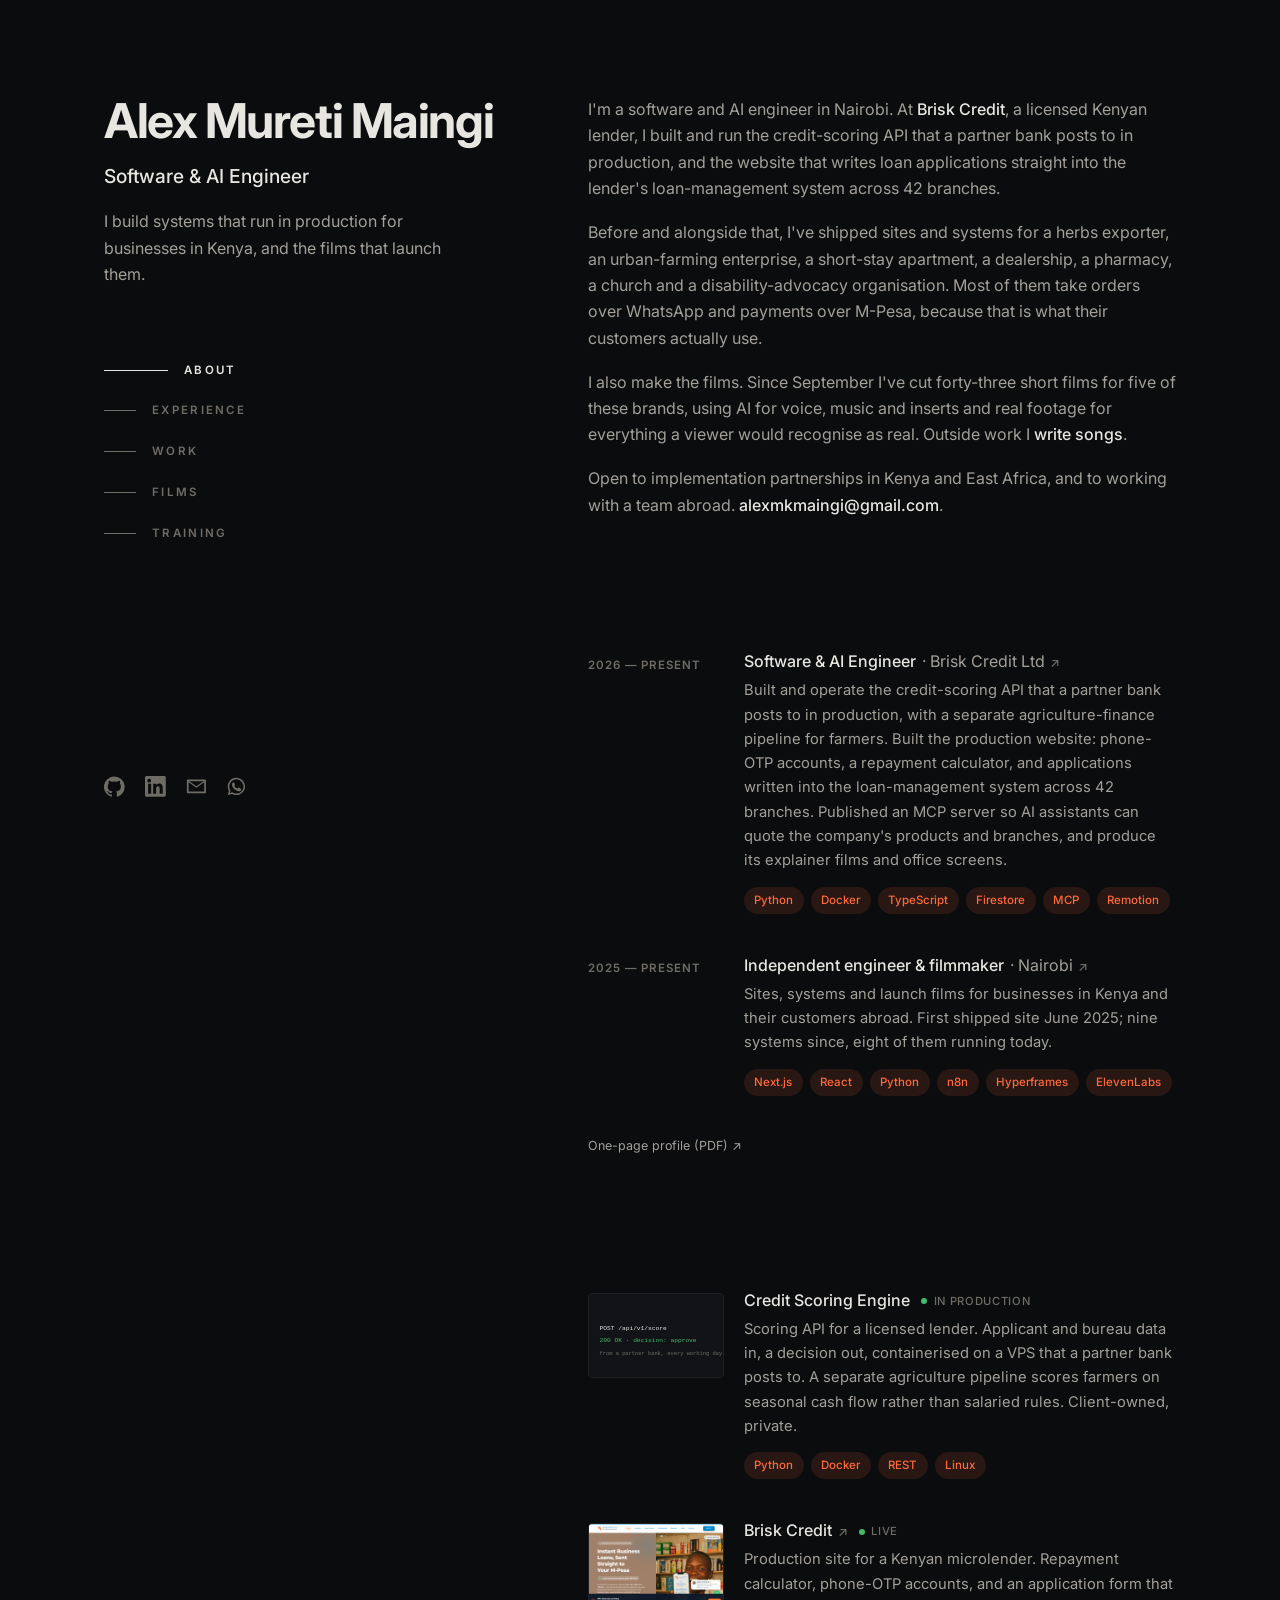
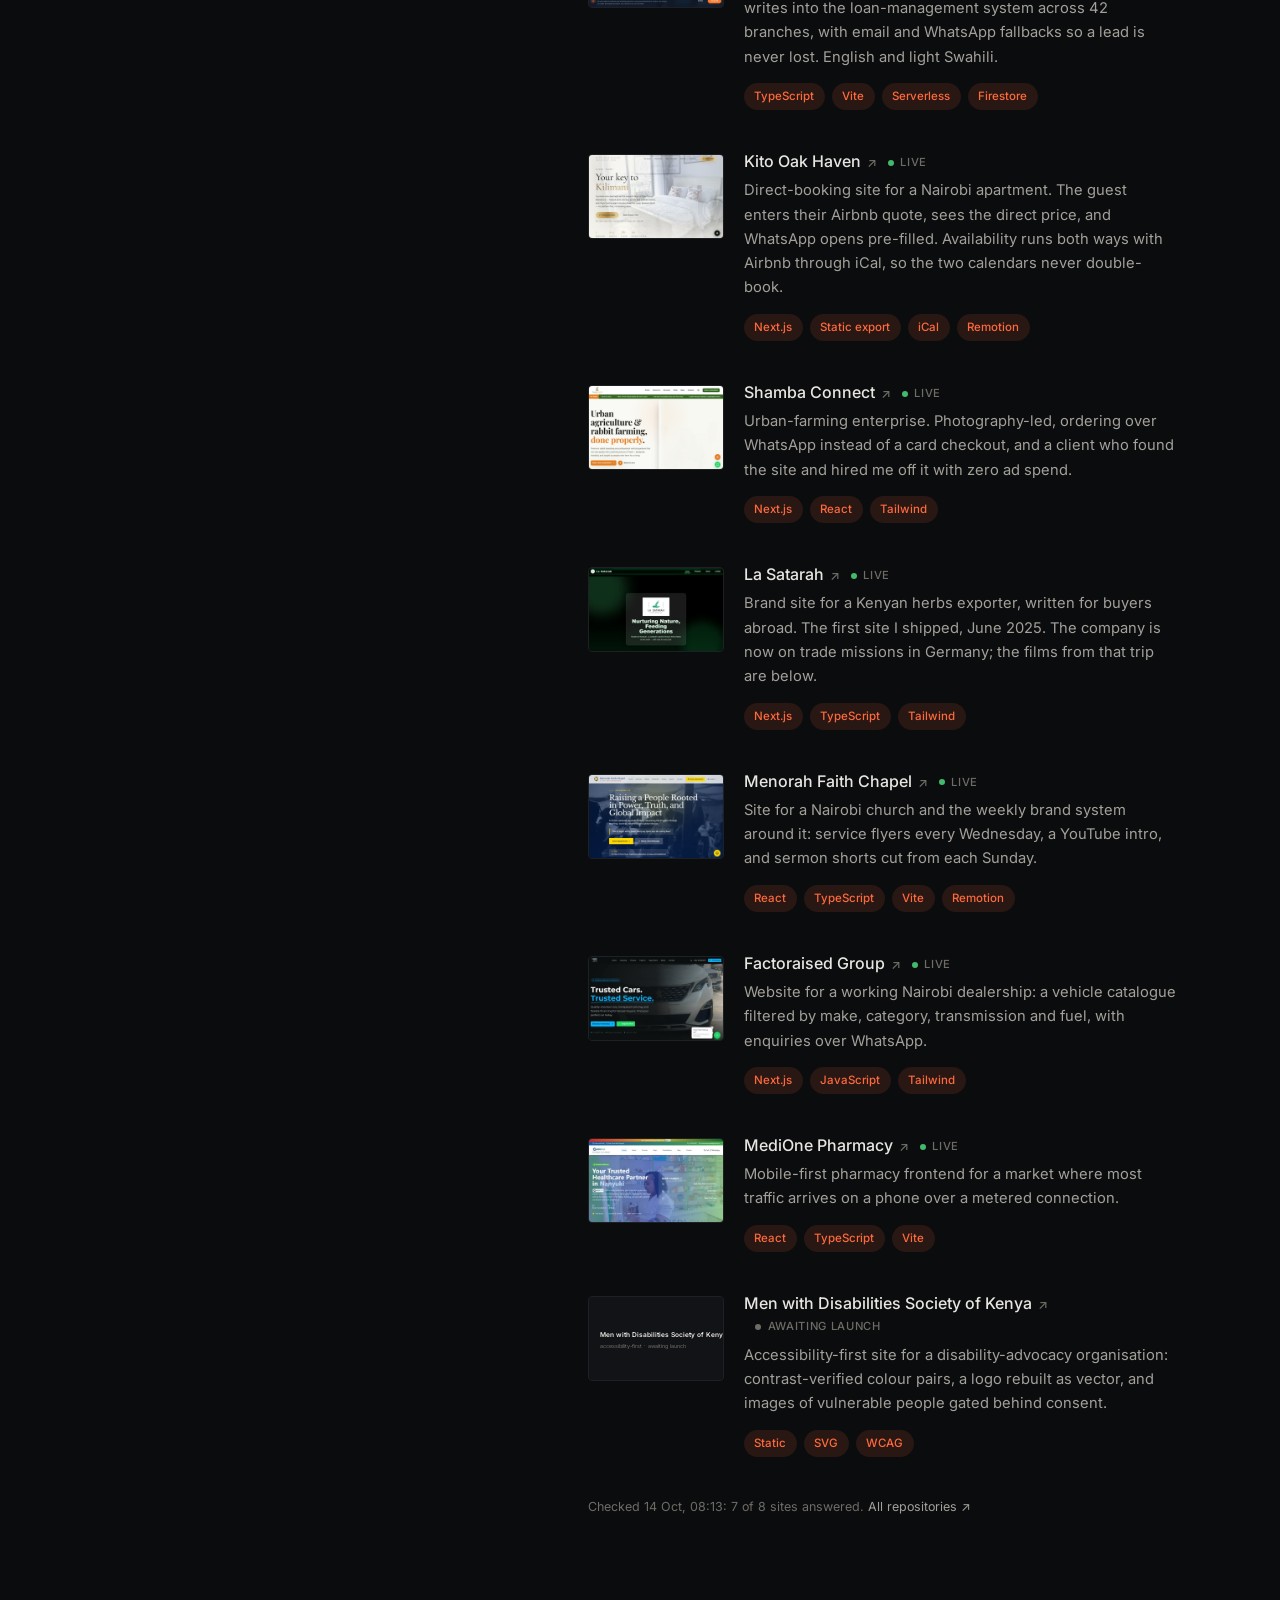
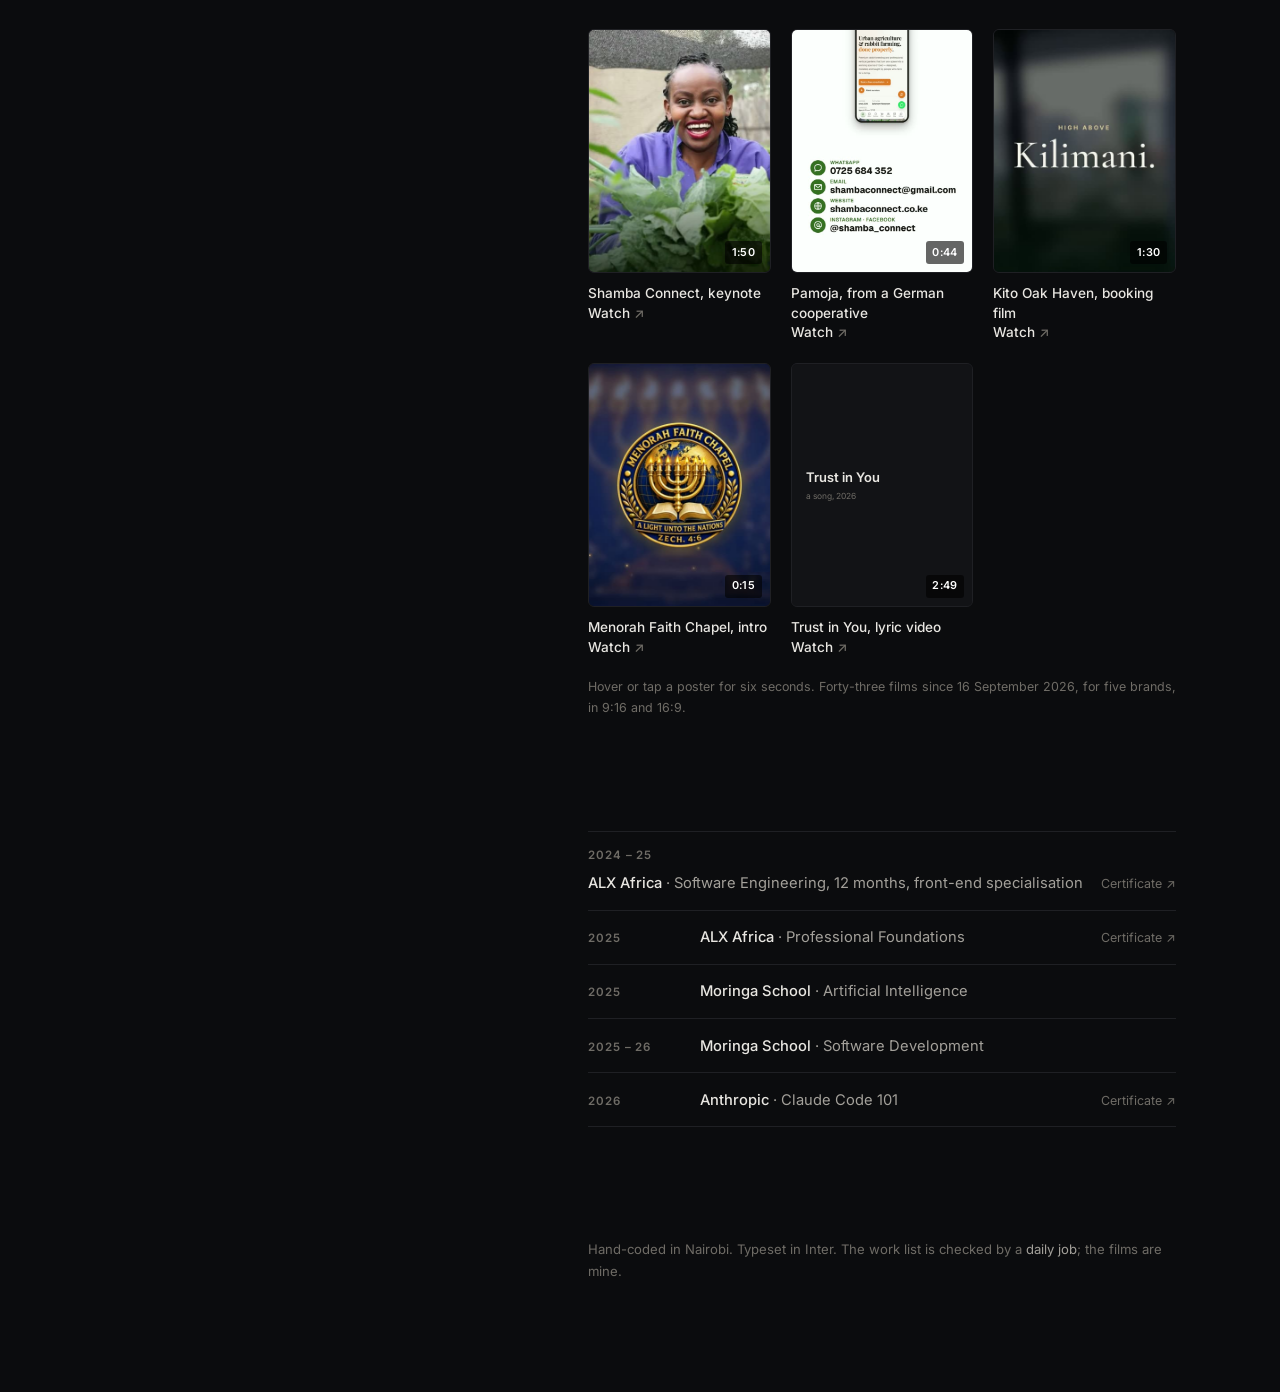
==== commit 25432473: "Training: the Anthropic Claude Code 101 certificate Co-Authored-By: Claude Fable 5.1 <noreply@anthro" ====
--- a/index.html
+++ b/index.html
@@ -299,6 +299,7 @@
         <li><span class="y">2025</span><span><b>ALX Africa</b> · Professional Foundations</span><a href="https://savanna.alxafrica.com/certificates/y8SnPEeFrh" target="_blank" rel="noopener">Certificate ↗</a></li>
         <li><span class="y">2025</span><span><b>Moringa School</b> · Artificial Intelligence</span></li>
         <li><span class="y">2025 – 26</span><span><b>Moringa School</b> · Software Development</span></li>
+        <li><span class="y">2026</span><span><b>Anthropic</b> · Claude Code 101</span><a href="https://linkedin.com/in/alex-maingi-18084b373/details/certifications/" target="_blank" rel="noopener">Certificate ↗</a></li>
       </ul>
     </section>
 
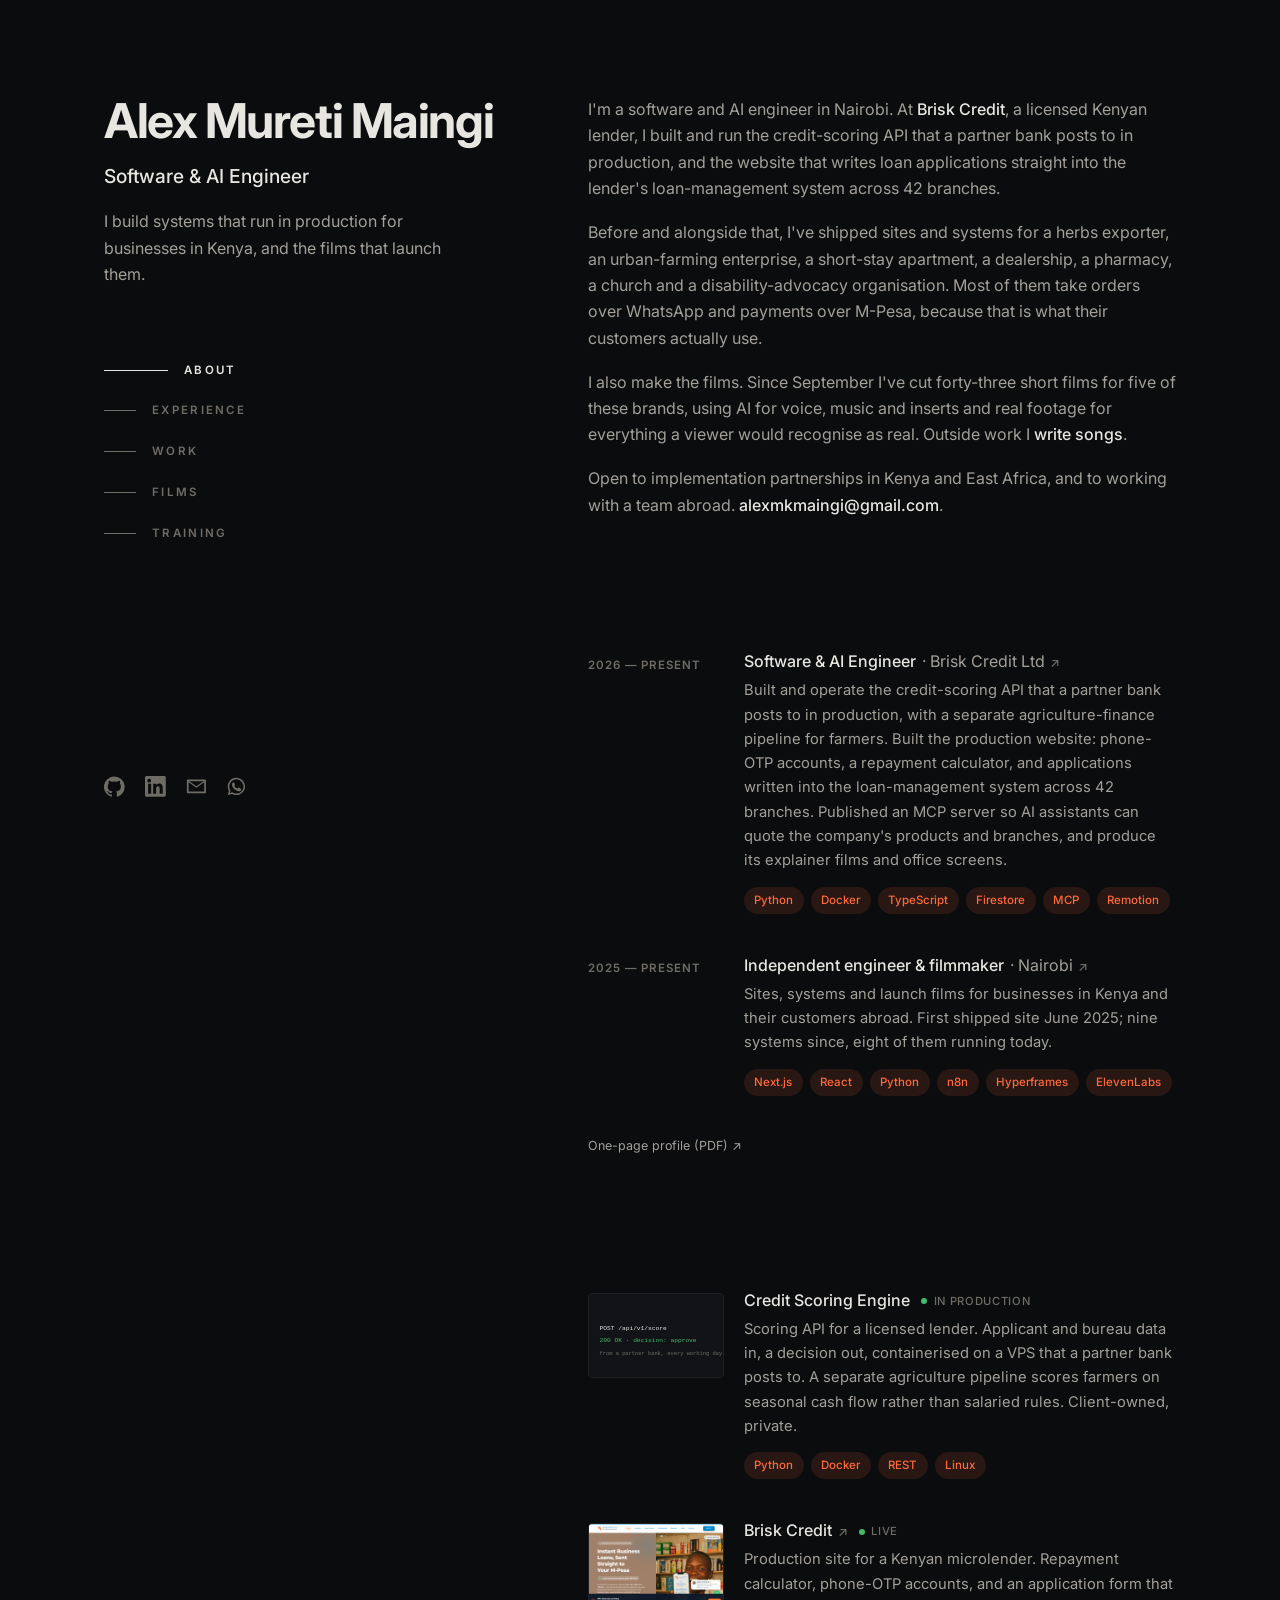
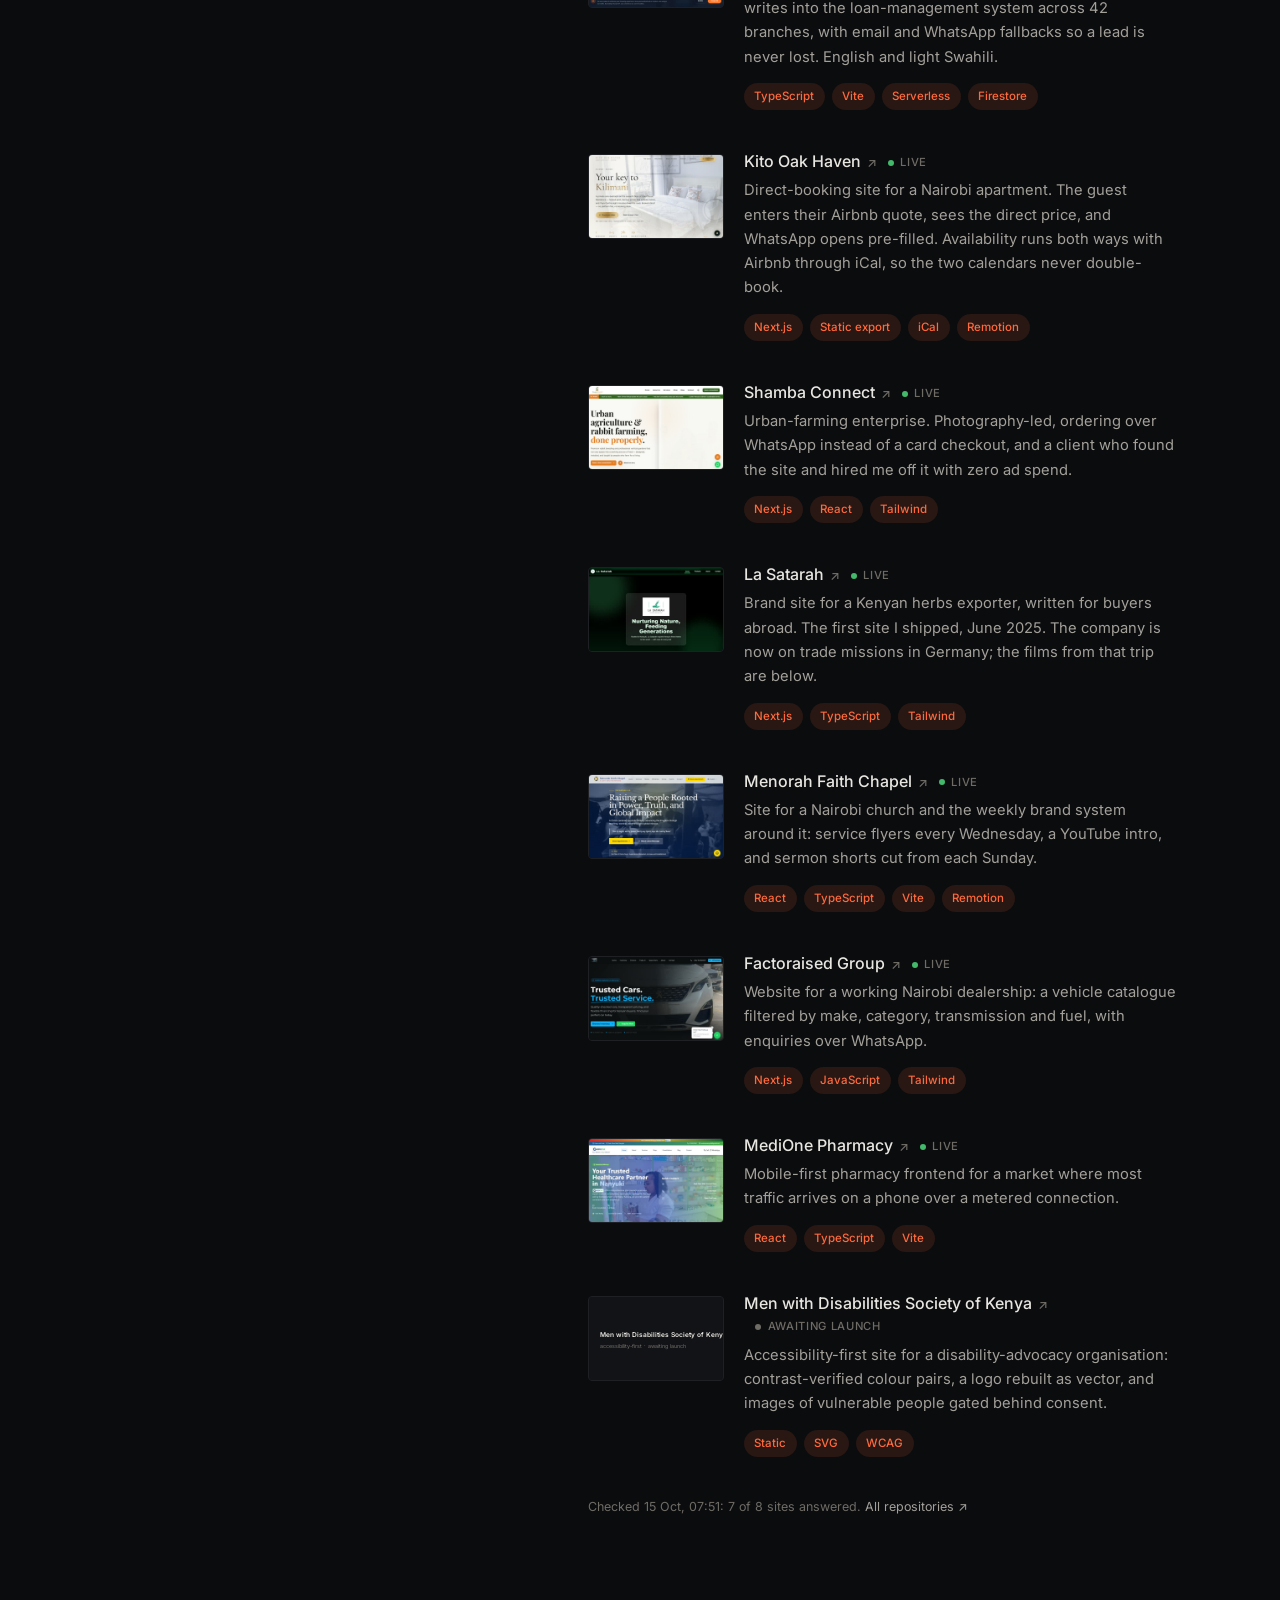
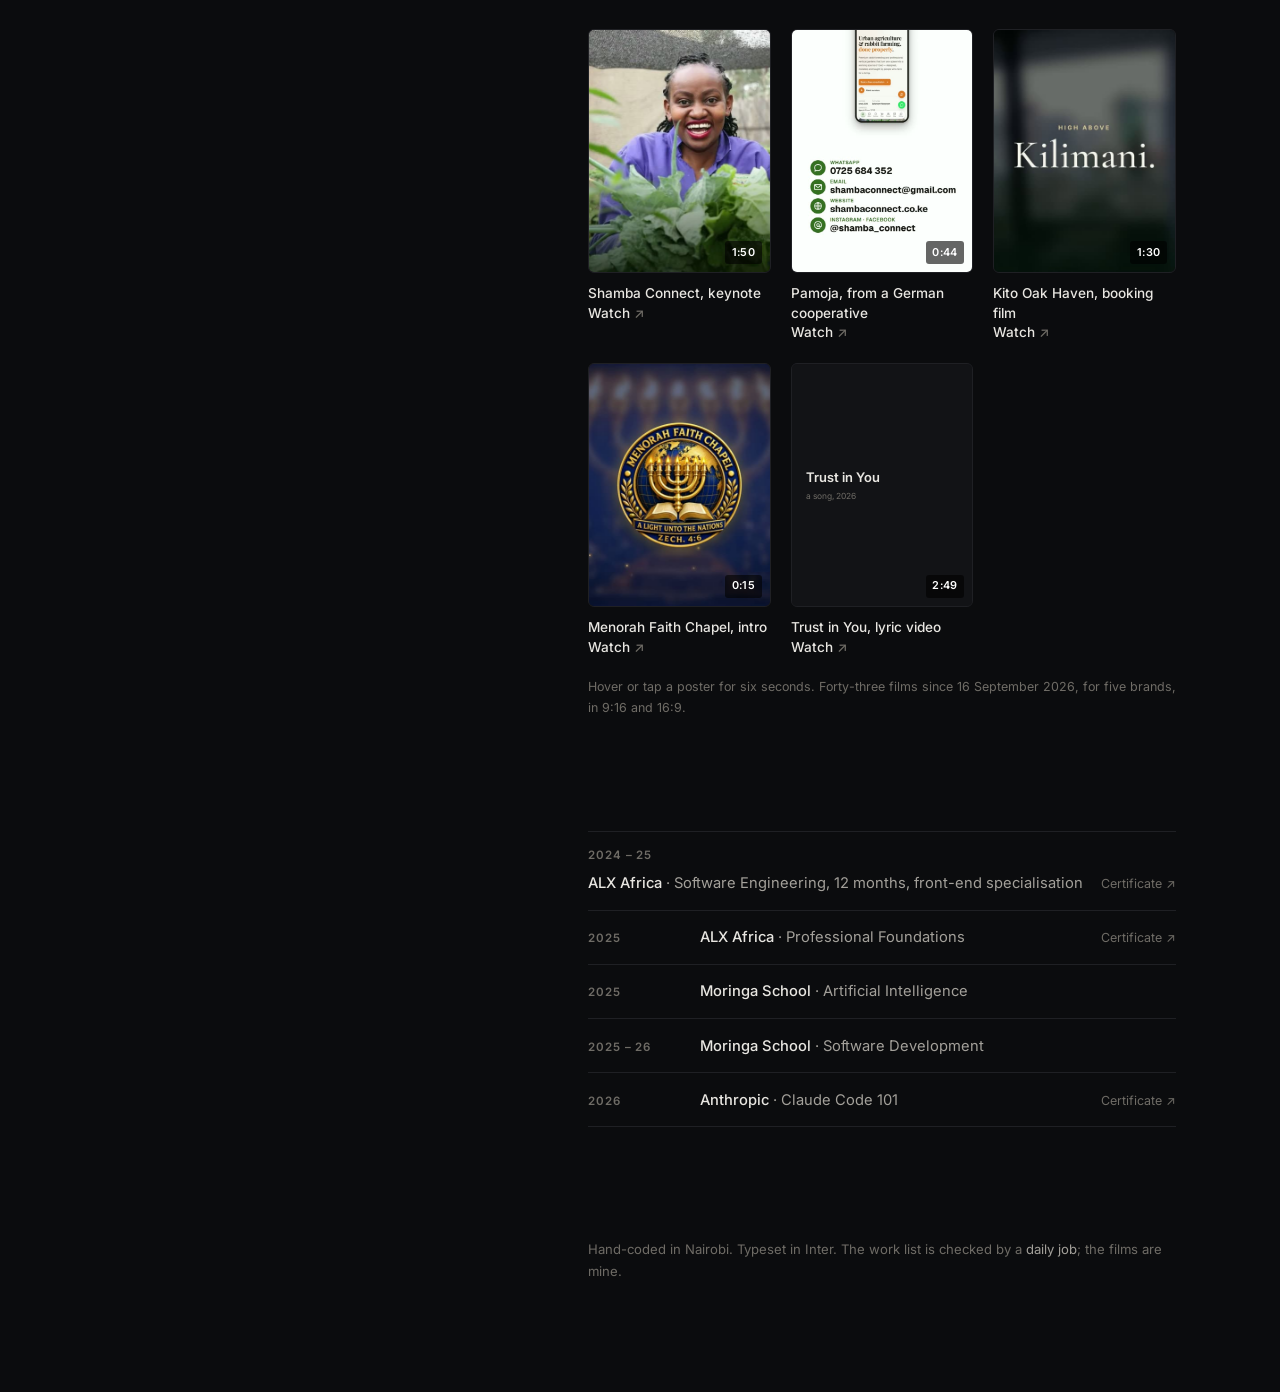
==== commit f9c5fbb7: "LinkedIn: the new custom address Co-Authored-By: Claude Fable 5.1 <noreply@anthropic.com>" ====
--- a/index.html
+++ b/index.html
@@ -10,7 +10,7 @@
 <link rel="icon" href="assets/mark-200.png">
 <meta property="og:type" content="website">
 <meta property="og:title" content="Alex Maingi · Software & AI Engineer">
-<meta property="og:description" content="Systems that run in production for businesses in Kenya, and the films that launch them.">
+<meta property="og:description" content="Software and AI engineer in Nairobi. Credit scoring a partner bank posts to in production, nine systems built for businesses in Kenya, and forty-three short films since September 2026.">
 <meta property="og:image" content="https://alexmureti.github.io/media/og.jpg">
 <meta property="og:url" content="https://alexmureti.github.io/">
 <meta name="twitter:card" content="summary_large_image">
@@ -18,7 +18,7 @@
 <link rel="preconnect" href="https://fonts.gstatic.com" crossorigin>
 <link href="https://fonts.googleapis.com/css2?family=Inter:wght@400;500;600;700&display=swap" rel="stylesheet">
 <script type="application/ld+json">
-{"@context":"https://schema.org","@type":"Person","name":"Alex Mureti Maingi","jobTitle":"Software & AI Engineer","address":{"@type":"PostalAddress","addressLocality":"Nairobi","addressCountry":"KE"},"email":"mailto:alexmkmaingi@gmail.com","telephone":"+254740180214","url":"https://alexmureti.github.io/","sameAs":["https://github.com/AlexMureti","https://linkedin.com/in/alex-maingi-18084b373"],"worksFor":{"@type":"Organization","name":"Brisk Credit Ltd"}}
+{"@context":"https://schema.org","@type":"Person","name":"Alex Mureti Maingi","jobTitle":"Software & AI Engineer","address":{"@type":"PostalAddress","addressLocality":"Nairobi","addressCountry":"KE"},"email":"mailto:alexmkmaingi@gmail.com","telephone":"+254740180214","url":"https://alexmureti.github.io/","sameAs":["https://github.com/AlexMureti","https://linkedin.com/in/alexmureti"],"worksFor":{"@type":"Organization","name":"Brisk Credit Ltd"}}
 </script>
 <style>
 :root{
@@ -155,7 +155,7 @@
     </div>
     <ul class="social" aria-label="Contact">
       <li><a href="https://github.com/AlexMureti" target="_blank" rel="noopener" aria-label="GitHub"><svg viewBox="0 0 24 24"><path d="M12 .5a12 12 0 0 0-3.8 23.4c.6.1.8-.3.8-.6v-2.2c-3.3.7-4-1.4-4-1.4-.6-1.4-1.4-1.8-1.4-1.8-1.1-.7.1-.7.1-.7 1.2.1 1.8 1.2 1.8 1.2 1.1 1.8 2.8 1.3 3.5 1 .1-.8.4-1.3.8-1.6-2.7-.3-5.5-1.3-5.5-5.9 0-1.3.5-2.4 1.2-3.2-.1-.3-.5-1.5.1-3.2 0 0 1-.3 3.3 1.2a11.5 11.5 0 0 1 6 0c2.3-1.5 3.3-1.2 3.3-1.2.7 1.7.3 2.9.1 3.2.8.8 1.2 1.9 1.2 3.2 0 4.6-2.8 5.6-5.5 5.9.4.4.8 1.1.8 2.2v3.3c0 .3.2.7.8.6A12 12 0 0 0 12 .5z"/></svg></a></li>
-      <li><a href="https://linkedin.com/in/alex-maingi-18084b373" target="_blank" rel="noopener" aria-label="LinkedIn"><svg viewBox="0 0 24 24"><path d="M20.4 20.4h-3.5v-5.6c0-1.3 0-3-1.9-3s-2.1 1.4-2.1 2.9v5.7H9.4V9h3.4v1.6c.5-.9 1.6-1.9 3.4-1.9 3.6 0 4.3 2.4 4.3 5.5v6.2zM5.3 7.4a2.1 2.1 0 1 1 0-4.1 2.1 2.1 0 0 1 0 4.1zM7.1 20.4H3.6V9h3.5v11.4zM22.2 0H1.8C.8 0 0 .8 0 1.7v20.5c0 1 .8 1.8 1.8 1.8h20.4c1 0 1.8-.8 1.8-1.8V1.7C24 .8 23.2 0 22.2 0z"/></svg></a></li>
+      <li><a href="https://linkedin.com/in/alexmureti" target="_blank" rel="noopener" aria-label="LinkedIn"><svg viewBox="0 0 24 24"><path d="M20.4 20.4h-3.5v-5.6c0-1.3 0-3-1.9-3s-2.1 1.4-2.1 2.9v5.7H9.4V9h3.4v1.6c.5-.9 1.6-1.9 3.4-1.9 3.6 0 4.3 2.4 4.3 5.5v6.2zM5.3 7.4a2.1 2.1 0 1 1 0-4.1 2.1 2.1 0 0 1 0 4.1zM7.1 20.4H3.6V9h3.5v11.4zM22.2 0H1.8C.8 0 0 .8 0 1.7v20.5c0 1 .8 1.8 1.8 1.8h20.4c1 0 1.8-.8 1.8-1.8V1.7C24 .8 23.2 0 22.2 0z"/></svg></a></li>
       <li><a href="mailto:alexmkmaingi@gmail.com" aria-label="Email"><svg viewBox="0 0 24 24"><path d="M2 4h20a1 1 0 0 1 1 1v14a1 1 0 0 1-1 1H2a1 1 0 0 1-1-1V5a1 1 0 0 1 1-1zm1 3.2V18h18V7.2l-9 6.3-9-6.3zM3.6 6l8.4 5.9L20.4 6H3.6z"/></svg></a></li>
       <li><a href="https://wa.me/254740180214" target="_blank" rel="noopener" aria-label="WhatsApp"><svg viewBox="0 0 24 24"><path d="M12 2a10 10 0 0 0-8.6 15.1L2 22l5-1.3A10 10 0 1 0 12 2zm0 18.2a8.2 8.2 0 0 1-4.2-1.2l-.3-.2-3 .8.8-2.9-.2-.3A8.2 8.2 0 1 1 12 20.2zm4.5-6.1c-.2-.1-1.5-.7-1.7-.8-.2-.1-.4-.1-.6.1l-.8 1c-.1.2-.3.2-.5.1a6.7 6.7 0 0 1-3.3-2.9c-.3-.4.2-.4.7-1.3.1-.2 0-.3 0-.5l-.8-1.8c-.2-.5-.4-.4-.6-.4h-.5a1 1 0 0 0-.7.3 3 3 0 0 0-.9 2.2 5.2 5.2 0 0 0 1.1 2.8c.1.2 1.9 2.9 4.6 4 1.7.7 2.4.8 3.2.7.5-.1 1.5-.6 1.7-1.2.2-.6.2-1.1.2-1.2l-.5-.3z"/></svg></a></li>
     </ul>
@@ -299,7 +299,7 @@
         <li><span class="y">2025</span><span><b>ALX Africa</b> · Professional Foundations</span><a href="https://savanna.alxafrica.com/certificates/y8SnPEeFrh" target="_blank" rel="noopener">Certificate ↗</a></li>
         <li><span class="y">2025</span><span><b>Moringa School</b> · Artificial Intelligence</span></li>
         <li><span class="y">2025 – 26</span><span><b>Moringa School</b> · Software Development</span></li>
-        <li><span class="y">2026</span><span><b>Anthropic</b> · Claude Code 101</span><a href="https://linkedin.com/in/alex-maingi-18084b373/details/certifications/" target="_blank" rel="noopener">Certificate ↗</a></li>
+        <li><span class="y">2026</span><span><b>Anthropic</b> · Claude Code 101</span><a href="https://linkedin.com/in/alexmureti/details/certifications/" target="_blank" rel="noopener">Certificate ↗</a></li>
       </ul>
     </section>
 
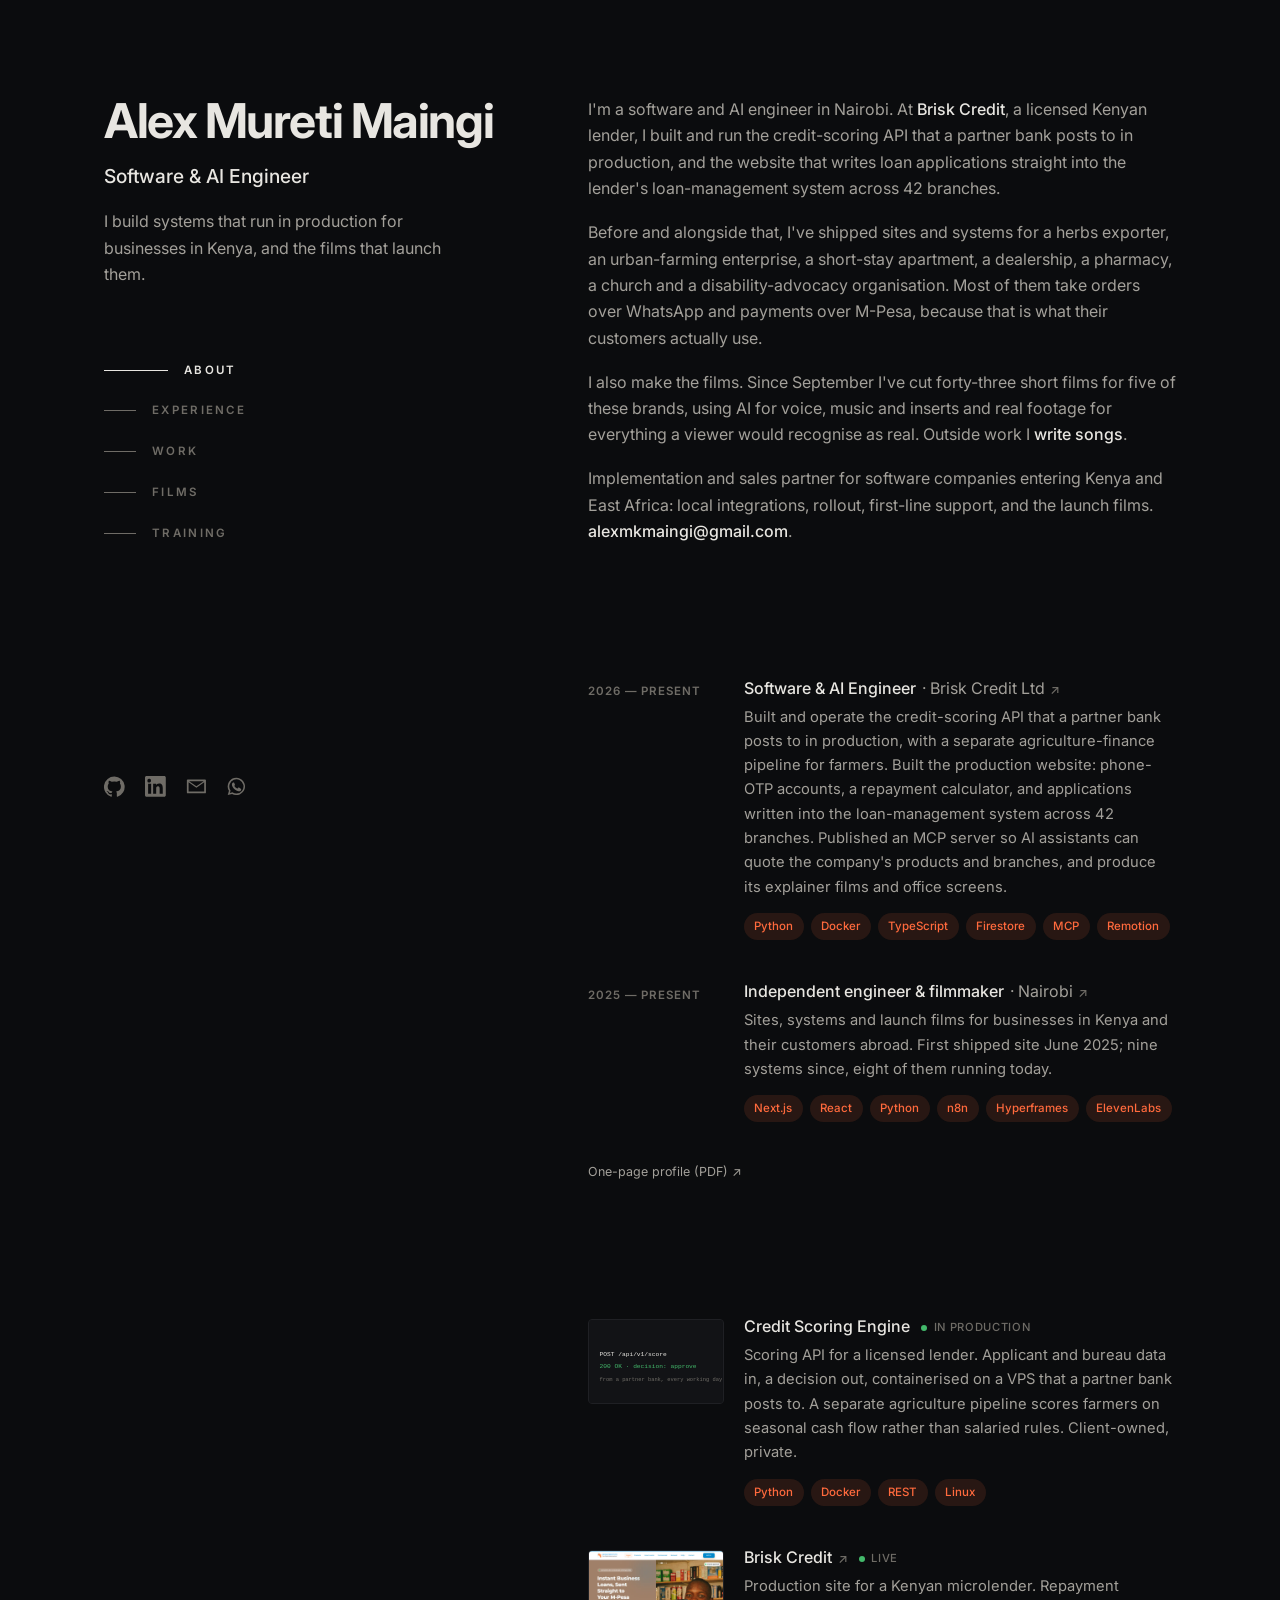
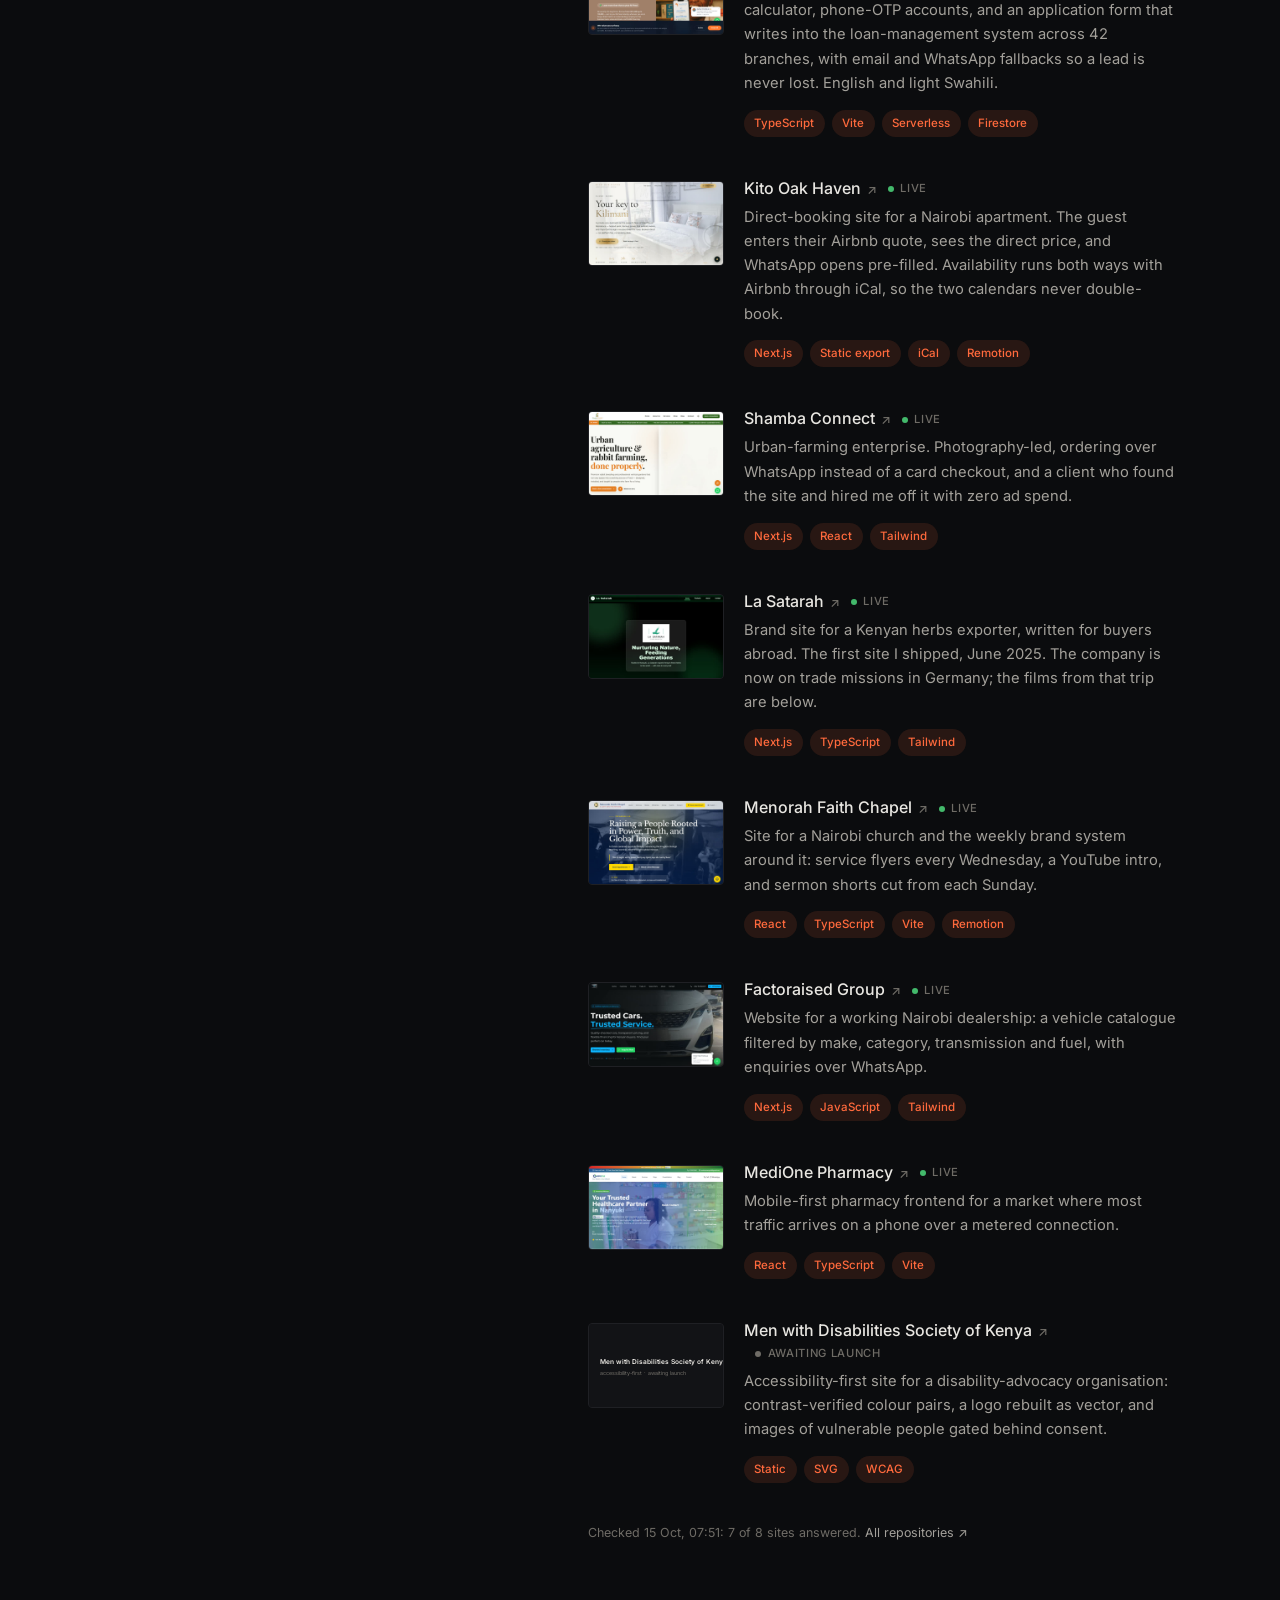
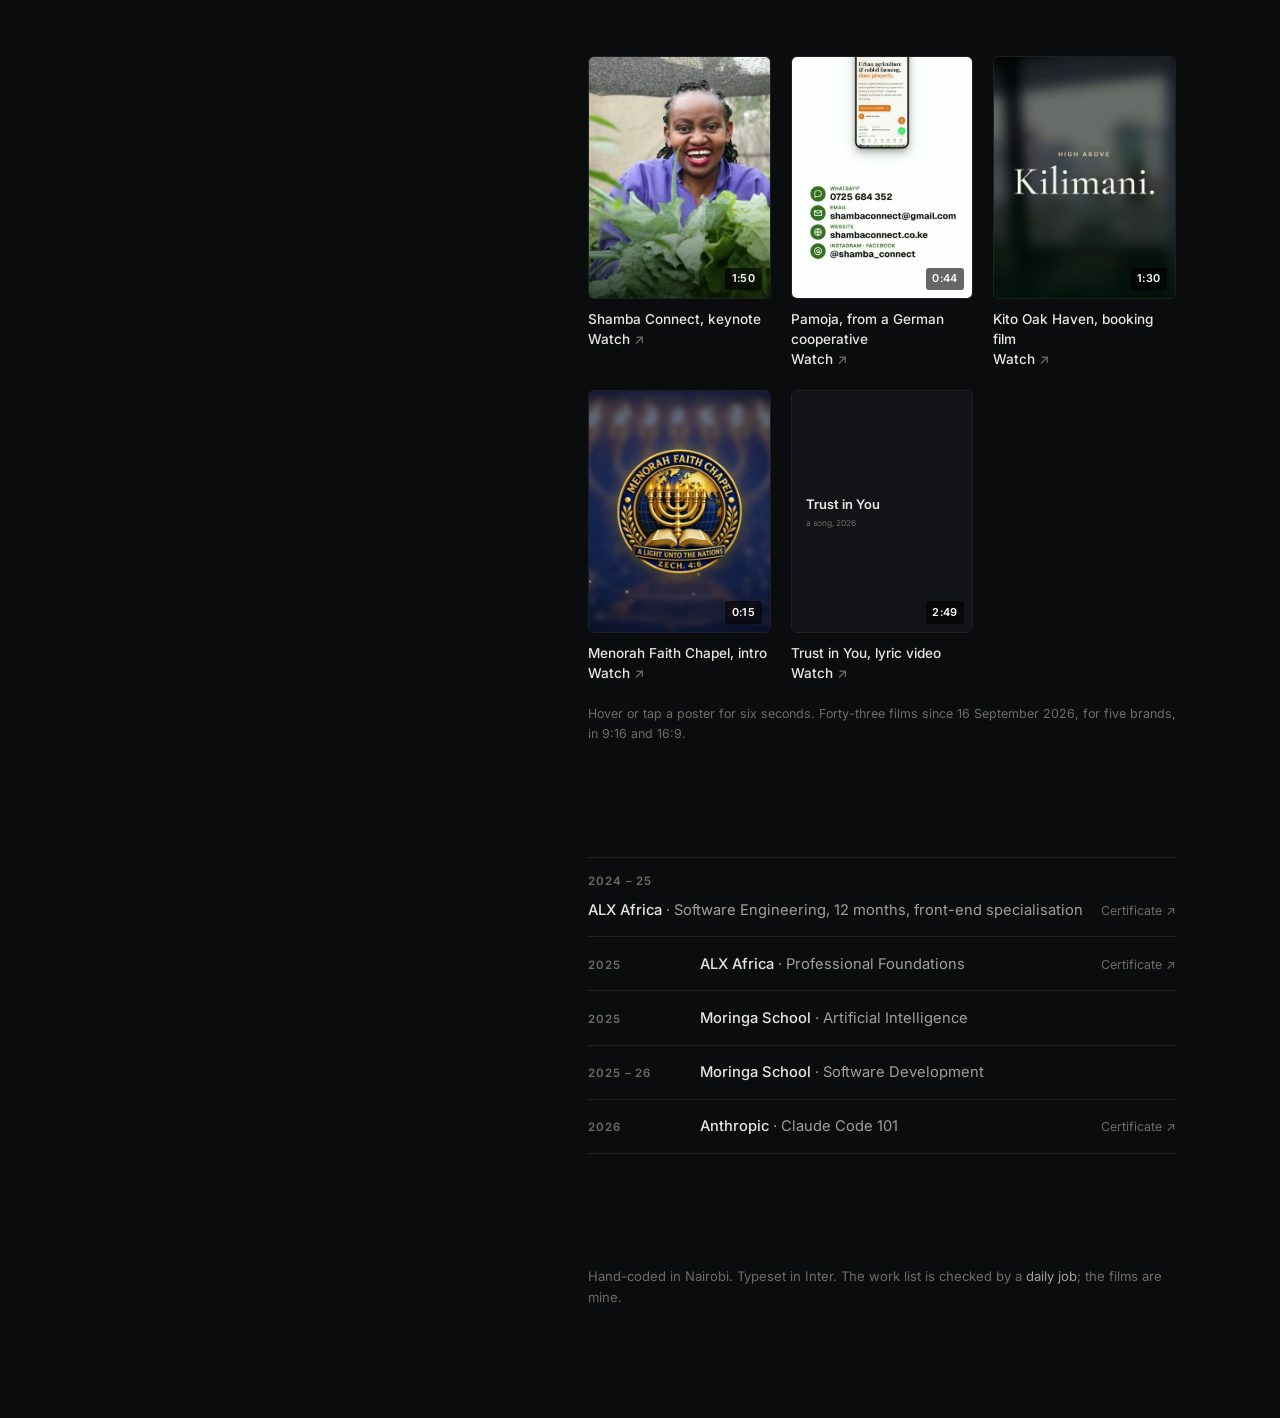
==== commit e566687c: "About: the partner line Co-Authored-By: Claude Fable 5.1 <noreply@anthropic.com>" ====
--- a/index.html
+++ b/index.html
@@ -169,7 +169,7 @@
         <p>I'm a software and AI engineer in Nairobi. At <a href="https://www.brisk-credit.com" target="_blank" rel="noopener">Brisk Credit</a>, a licensed Kenyan lender, I built and run the credit-scoring API that a partner bank posts to in production, and the website that writes loan applications straight into the lender's loan-management system across 42 branches.</p>
         <p>Before and alongside that, I've shipped sites and systems for a herbs exporter, an urban-farming enterprise, a short-stay apartment, a dealership, a pharmacy, a church and a disability-advocacy organisation. Most of them take orders over WhatsApp and payments over M-Pesa, because that is what their customers actually use.</p>
         <p>I also make the films. Since September I've cut forty-three short films for five of these brands, using AI for voice, music and inserts and real footage for everything a viewer would recognise as real. Outside work I <a href="https://github.com/AlexMureti/alexmureti.github.io/releases/download/films-2026-10/trust-in-you-lyric-video.mp4" target="_blank" rel="noopener">write songs</a>.</p>
-        <p>Open to implementation partnerships in Kenya and East Africa, and to working with a team abroad. <a href="mailto:alexmkmaingi@gmail.com">alexmkmaingi@gmail.com</a>.</p>
+        <p>Implementation and sales partner for software companies entering Kenya and East Africa: local integrations, rollout, first-line support, and the launch films. <a href="mailto:alexmkmaingi@gmail.com">alexmkmaingi@gmail.com</a>.</p>
       </div>
     </section>
 
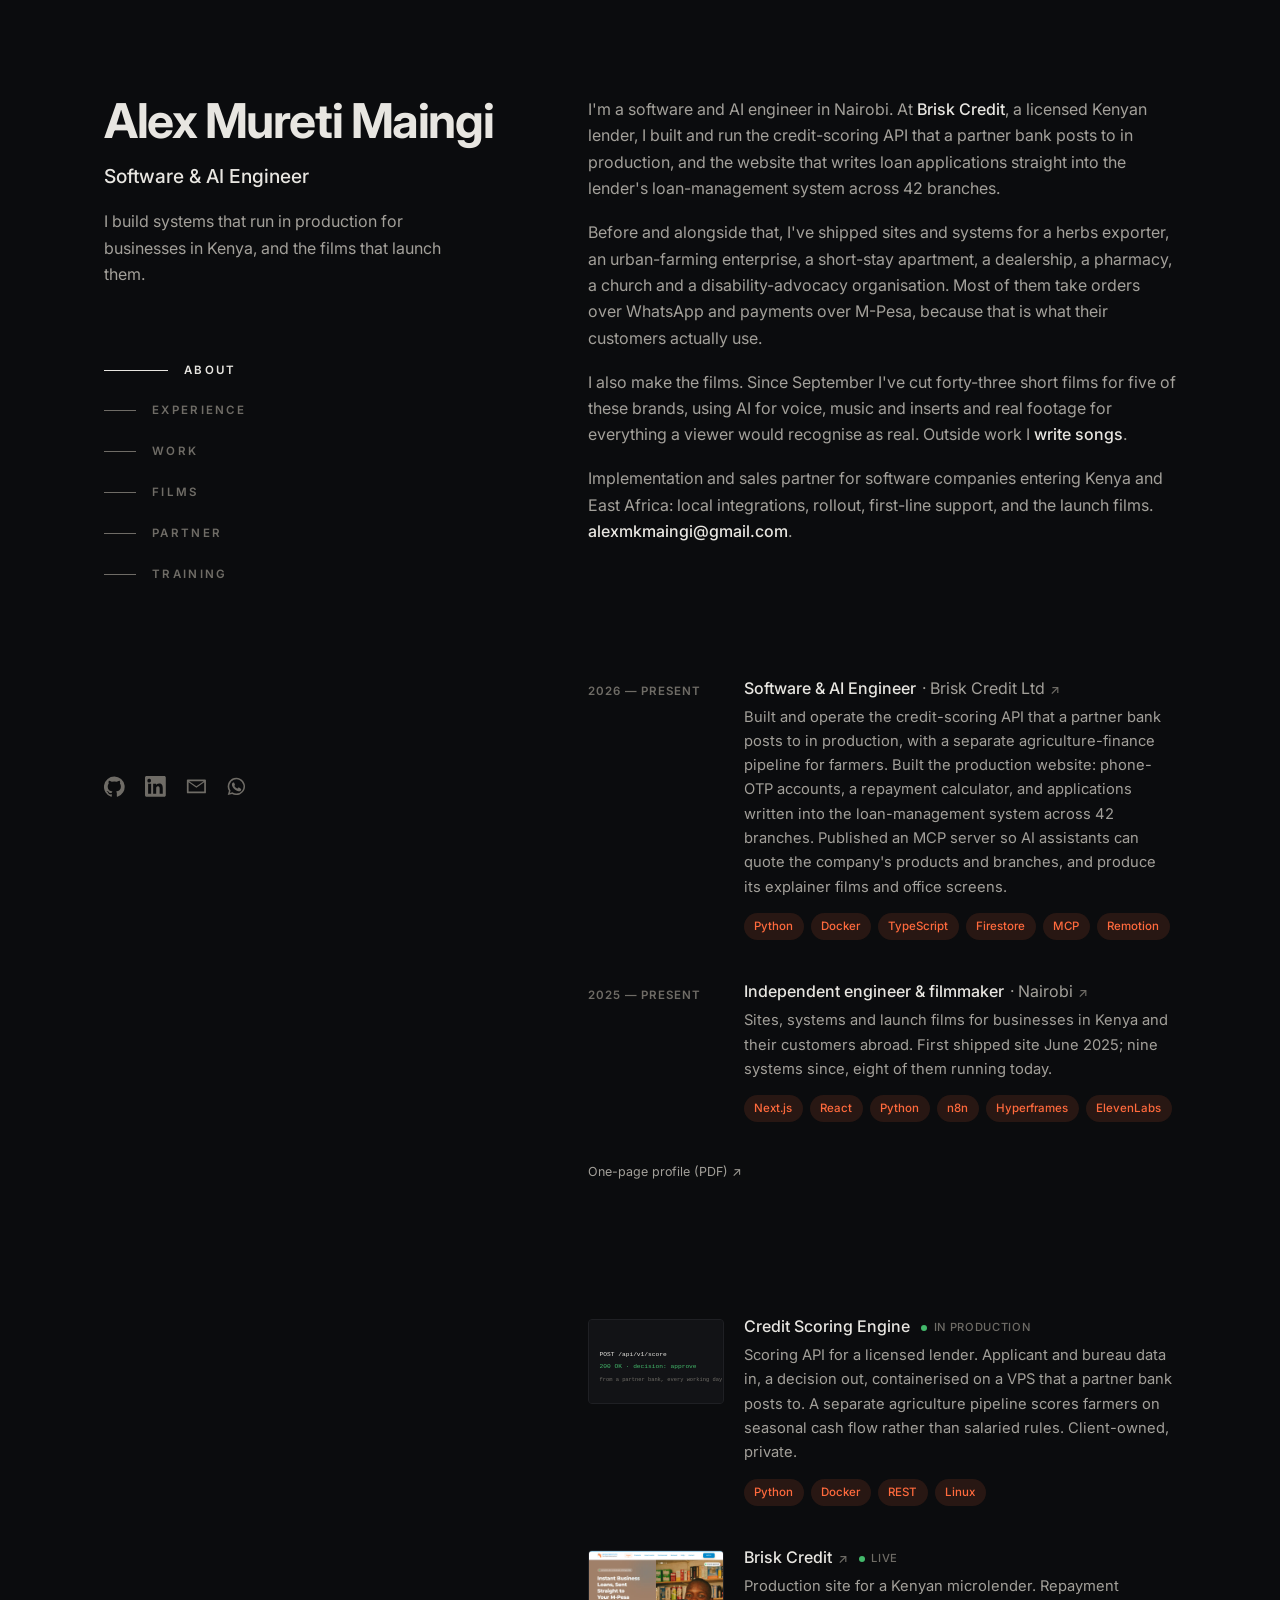
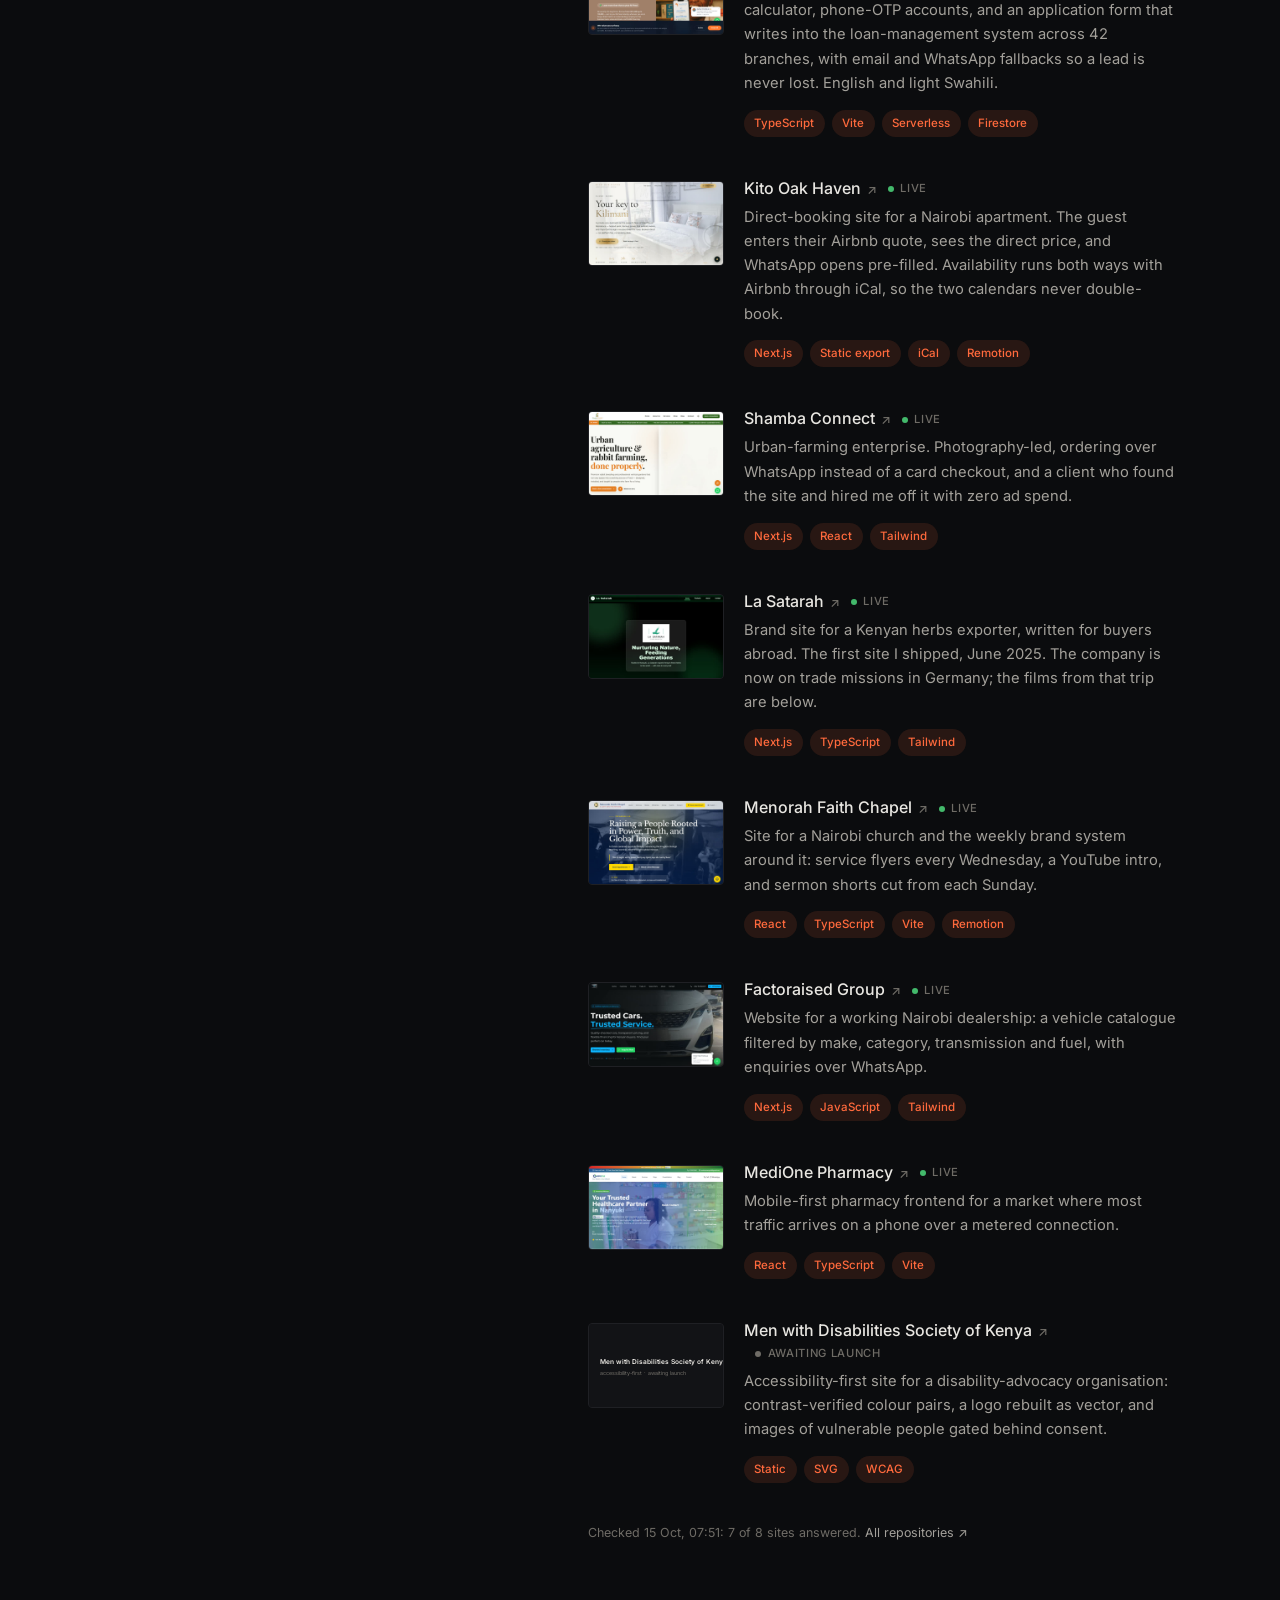
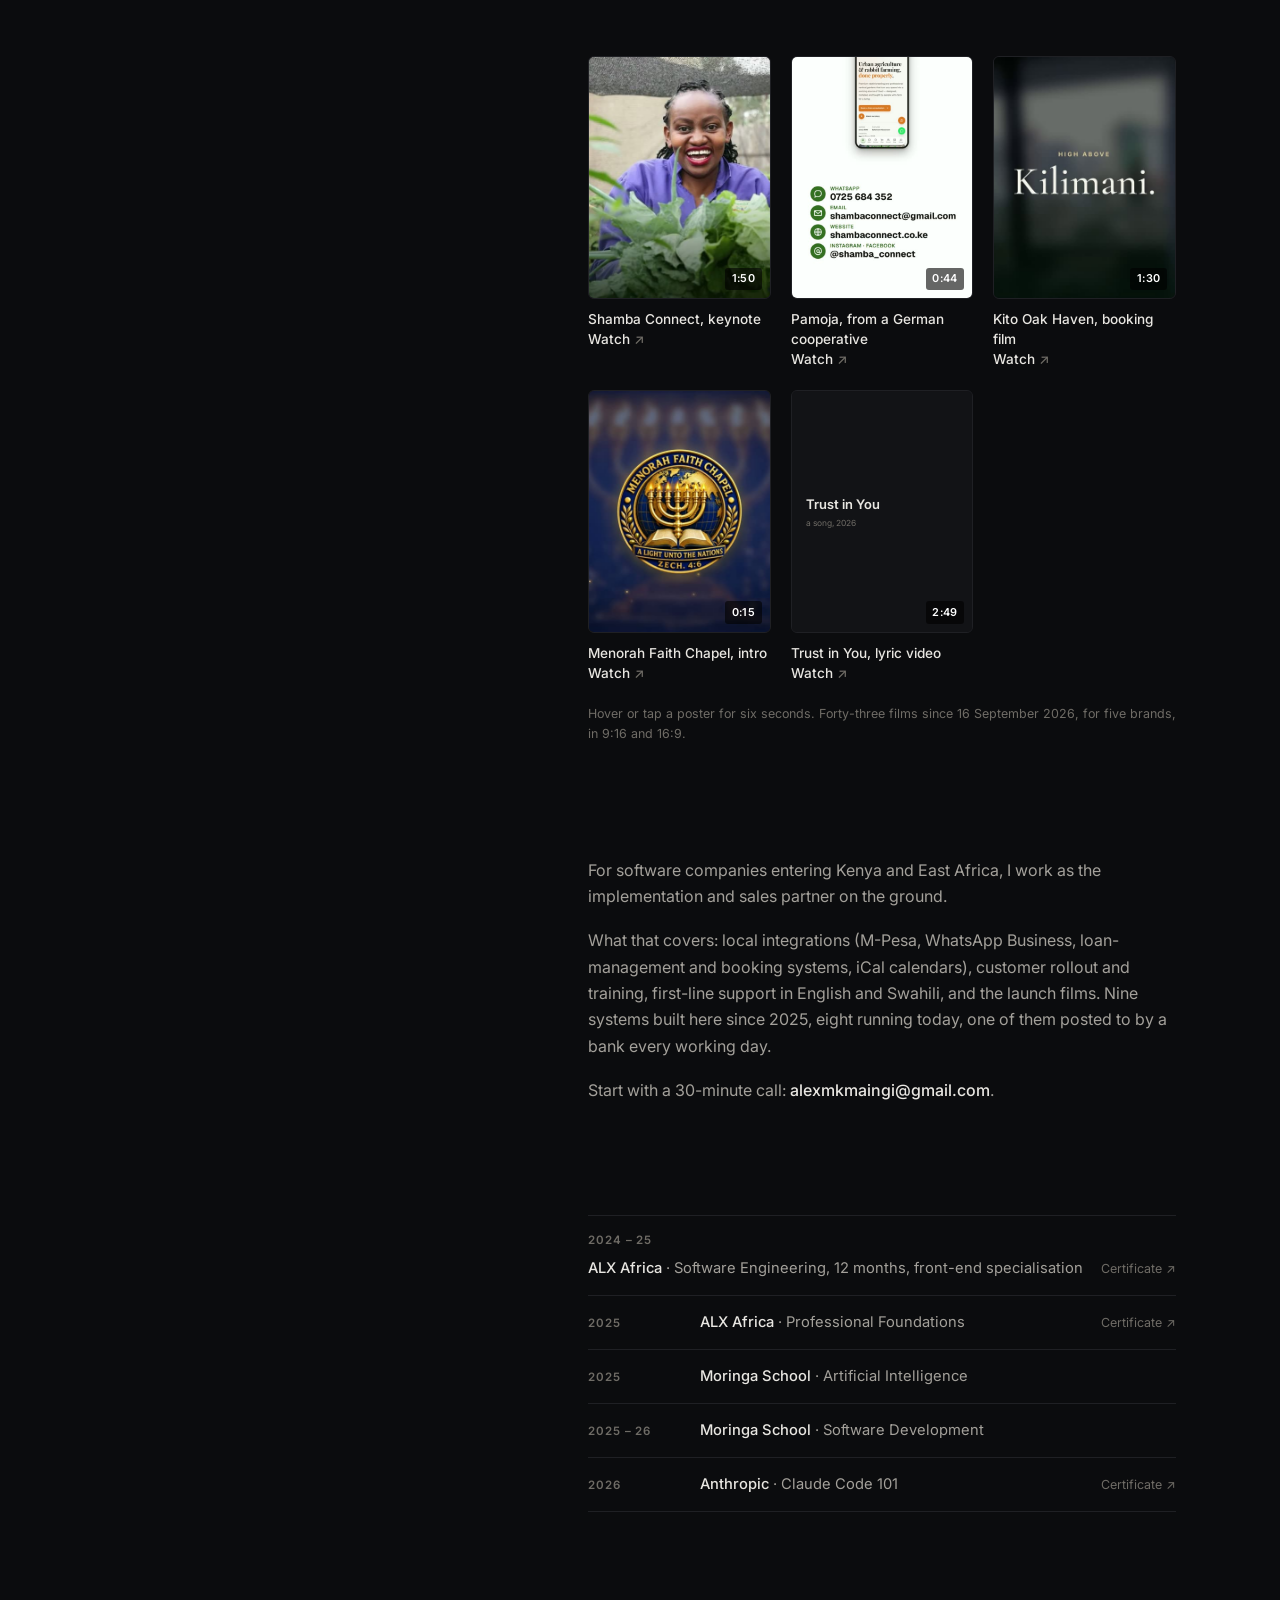
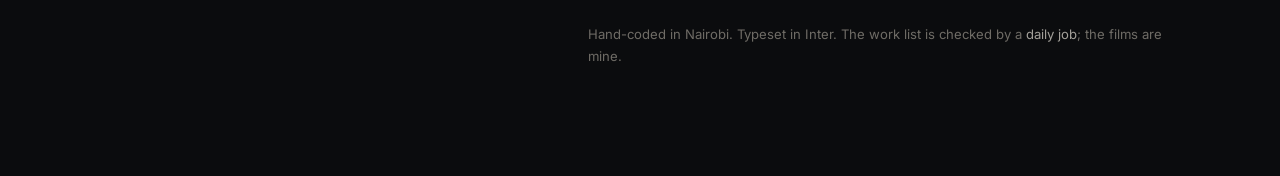
==== commit c5dd25ba: "Partner section Co-Authored-By: Claude Fable 5.1 <noreply@anthropic.com>" ====
--- a/index.html
+++ b/index.html
@@ -150,6 +150,7 @@
         <li><a href="#experience">Experience</a></li>
         <li><a href="#work">Work</a></li>
         <li><a href="#films">Films</a></li>
+        <li><a href="#partner">Partner</a></li>
         <li><a href="#training">Training</a></li>
       </ul>
     </div>
@@ -292,6 +293,15 @@
       <p class="foot-note">Hover or tap a poster for six seconds. Forty-three films since 16 September 2026, for five brands, in 9:16 and 16:9.</p>
     </section>
 
+    <section id="partner" class="reveal">
+      <h2 class="sticky-h">Partner</h2>
+      <div class="prose">
+        <p>For software companies entering Kenya and East Africa, I work as the implementation and sales partner on the ground.</p>
+        <p>What that covers: local integrations (M-Pesa, WhatsApp Business, loan-management and booking systems, iCal calendars), customer rollout and training, first-line support in English and Swahili, and the launch films. Nine systems built here since 2025, eight running today, one of them posted to by a bank every working day.</p>
+        <p>Start with a 30-minute call: <a href="mailto:alexmkmaingi@gmail.com?subject=Partnering%20in%20Kenya">alexmkmaingi@gmail.com</a>.</p>
+      </div>
+    </section>
+
     <section id="training" class="reveal">
       <h2 class="sticky-h">Training</h2>
       <ul class="edu">
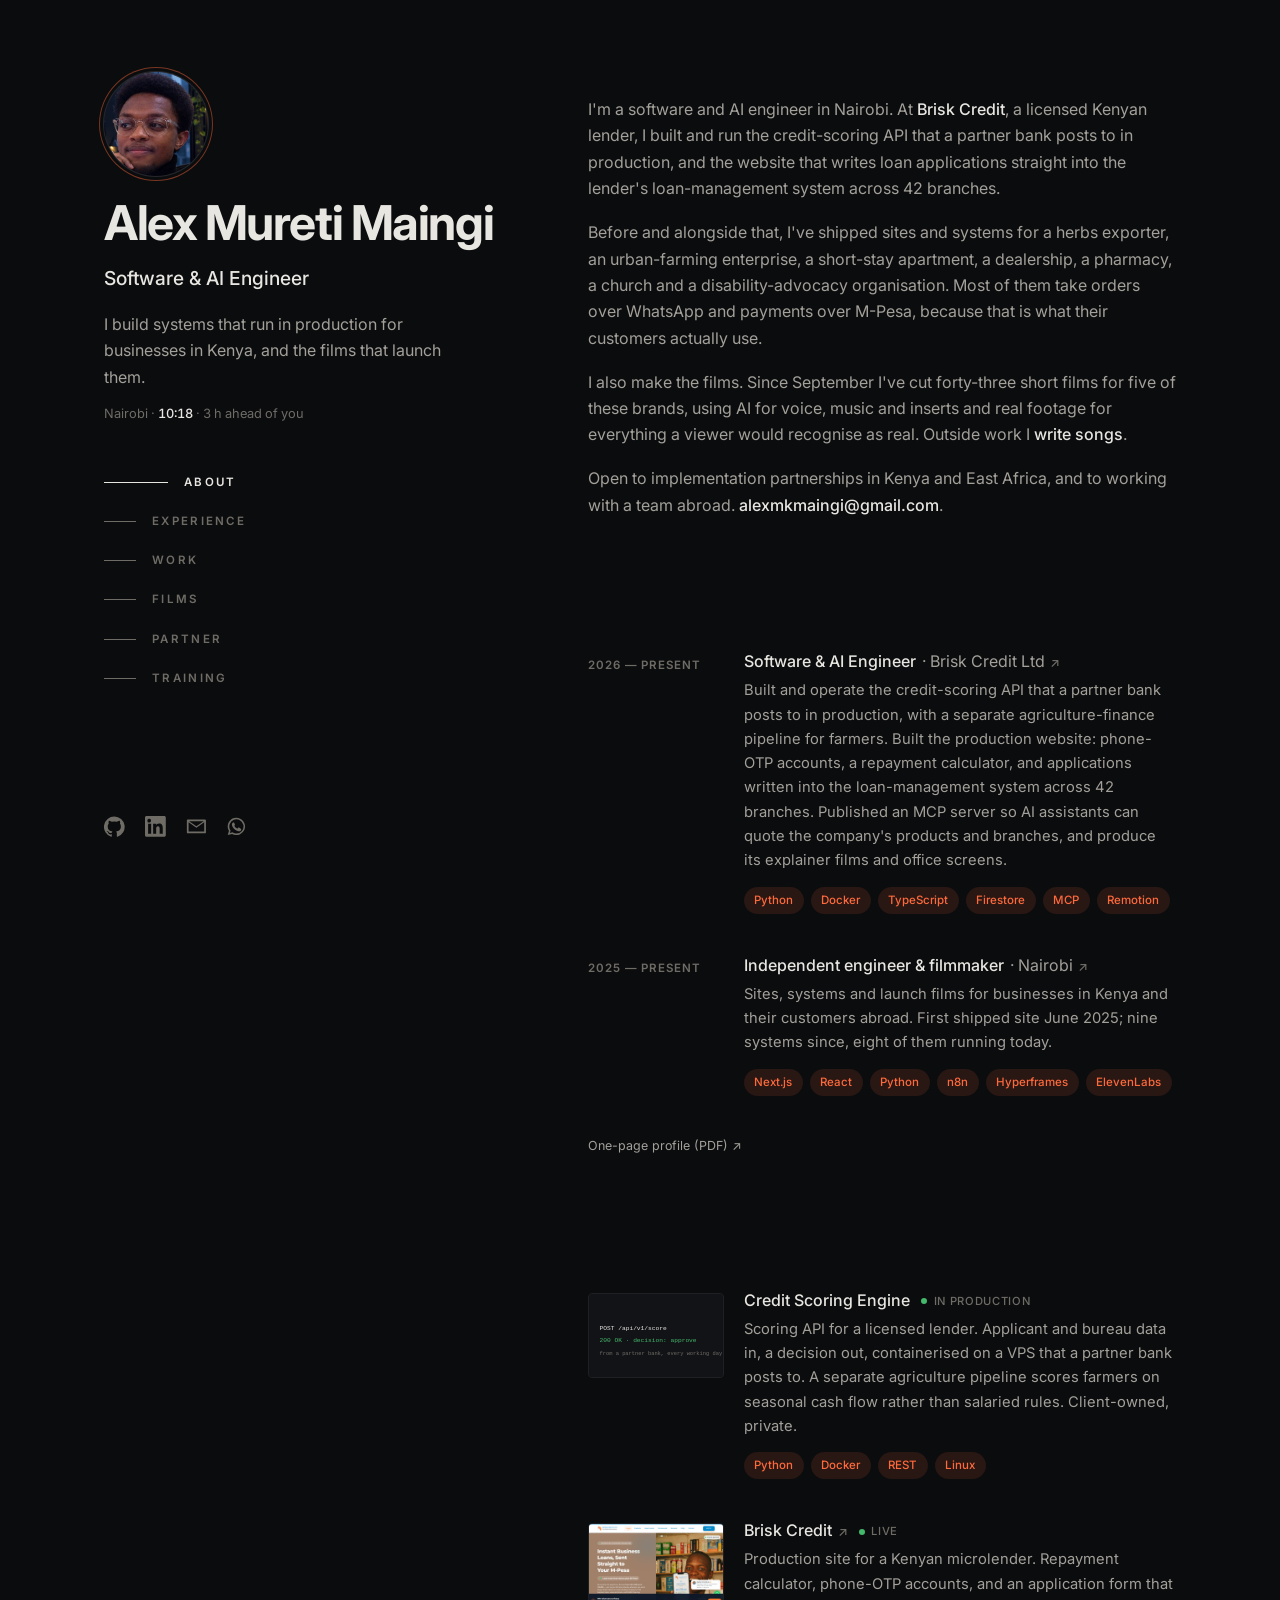
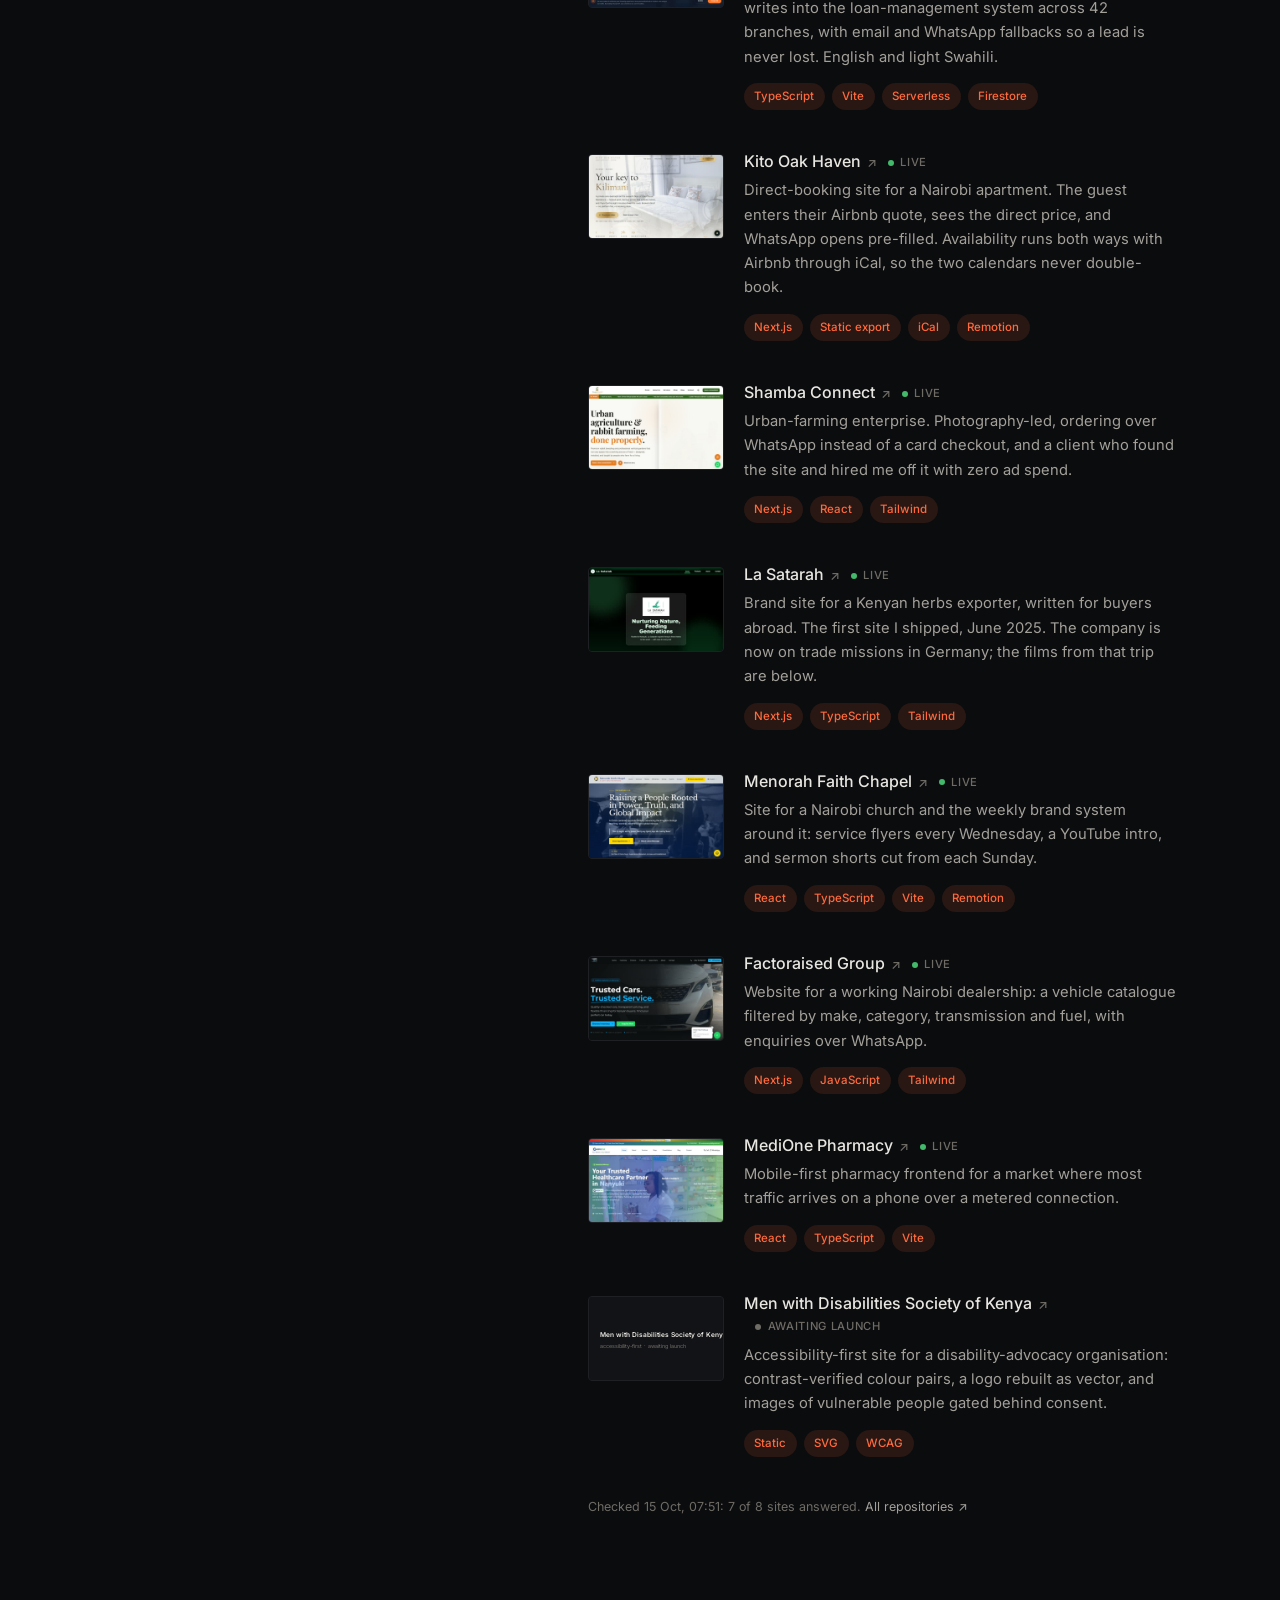
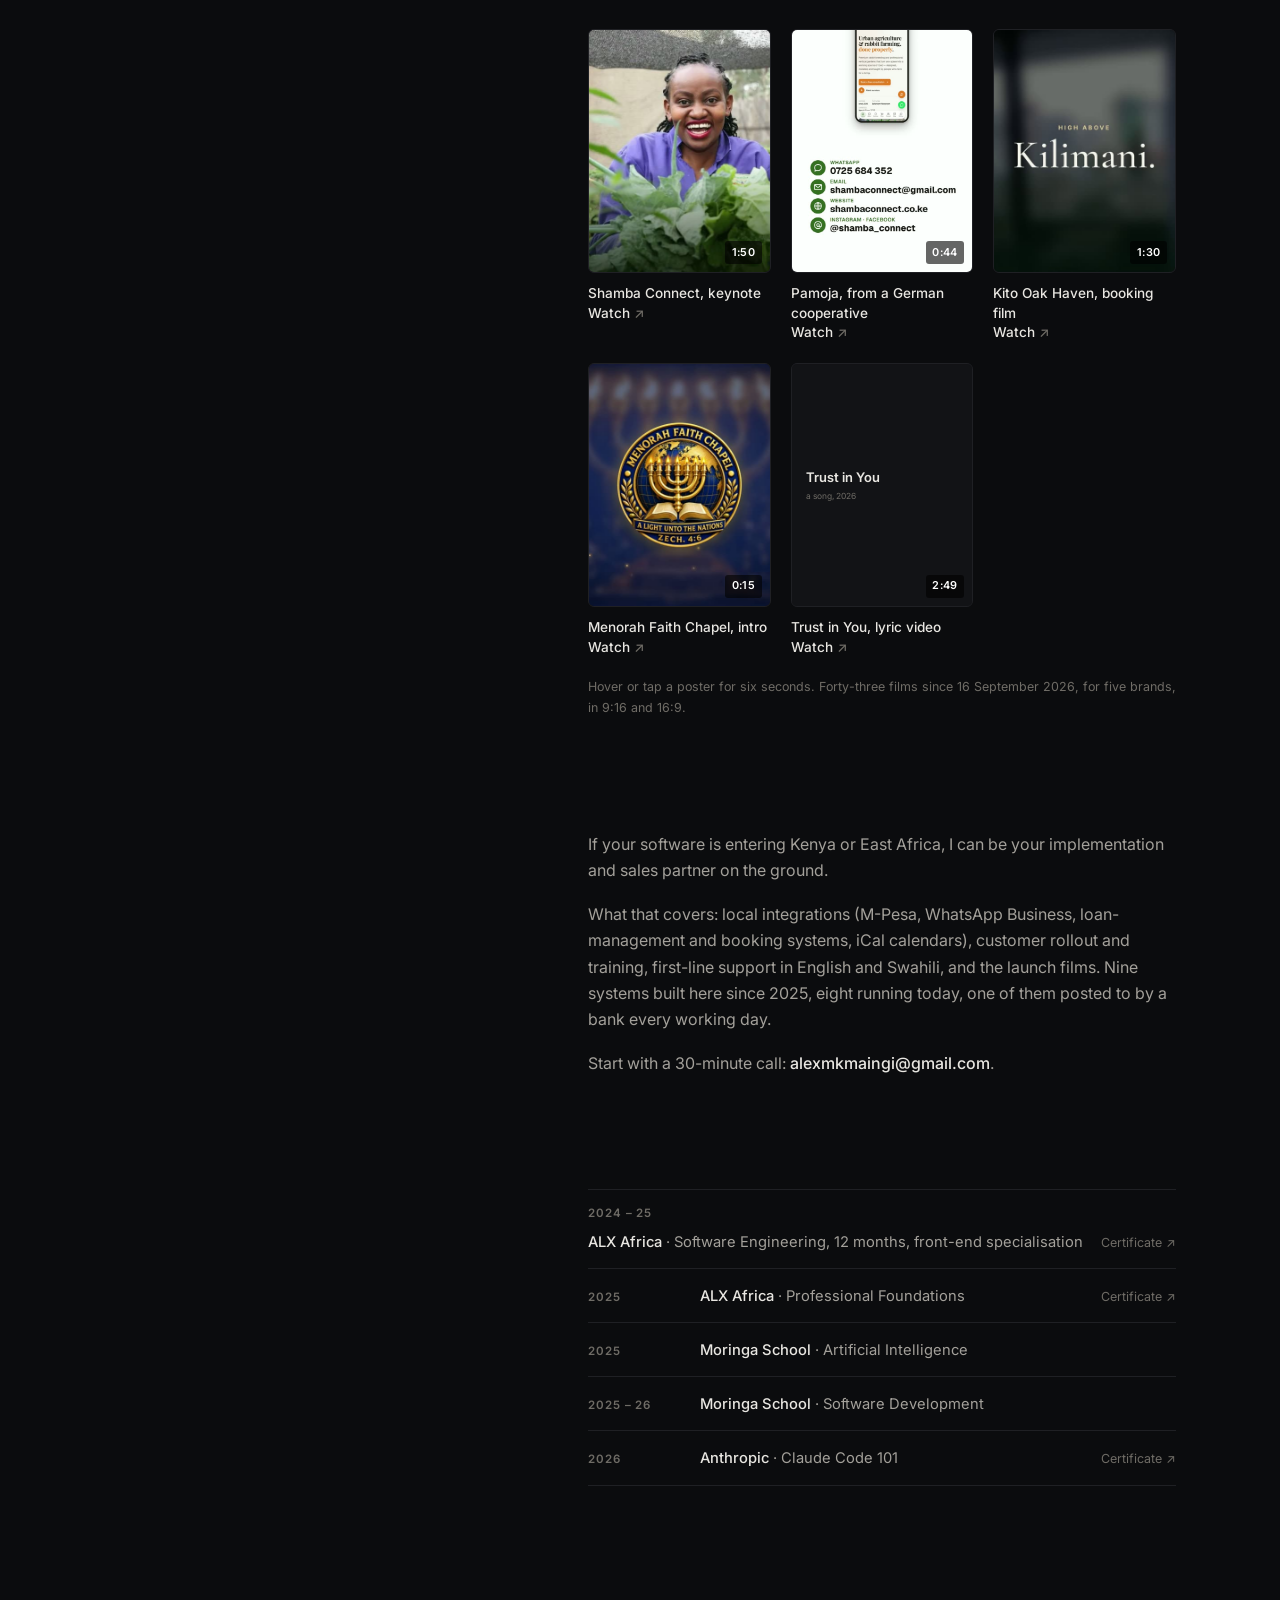
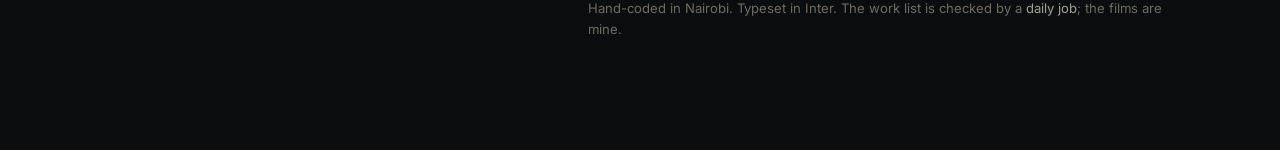
==== commit e9a22d99: "Portrait, Nairobi clock, share card with a face The portrait is cropped to the face so the set dress" ====
--- a/index.html
+++ b/index.html
@@ -11,14 +11,16 @@
 <meta property="og:type" content="website">
 <meta property="og:title" content="Alex Maingi · Software & AI Engineer">
 <meta property="og:description" content="Software and AI engineer in Nairobi. Credit scoring a partner bank posts to in production, nine systems built for businesses in Kenya, and forty-three short films since September 2026.">
-<meta property="og:image" content="https://alexmureti.github.io/media/og.jpg">
+<meta property="og:image" content="https://alexmureti.github.io/media/og-2.jpg">
+<meta property="og:image:width" content="1200">
+<meta property="og:image:height" content="630">
 <meta property="og:url" content="https://alexmureti.github.io/">
 <meta name="twitter:card" content="summary_large_image">
 <link rel="preconnect" href="https://fonts.googleapis.com">
 <link rel="preconnect" href="https://fonts.gstatic.com" crossorigin>
 <link href="https://fonts.googleapis.com/css2?family=Inter:wght@400;500;600;700&display=swap" rel="stylesheet">
 <script type="application/ld+json">
-{"@context":"https://schema.org","@type":"Person","name":"Alex Mureti Maingi","jobTitle":"Software & AI Engineer","address":{"@type":"PostalAddress","addressLocality":"Nairobi","addressCountry":"KE"},"email":"mailto:alexmkmaingi@gmail.com","telephone":"+254740180214","url":"https://alexmureti.github.io/","sameAs":["https://github.com/AlexMureti","https://linkedin.com/in/alexmureti"],"worksFor":{"@type":"Organization","name":"Brisk Credit Ltd"}}
+{"@context":"https://schema.org","@type":"Person","name":"Alex Mureti Maingi","jobTitle":"Software & AI Engineer","address":{"@type":"PostalAddress","addressLocality":"Nairobi","addressCountry":"KE"},"email":"mailto:alexmkmaingi@gmail.com","telephone":"+254740180214","url":"https://alexmureti.github.io/","image":"https://alexmureti.github.io/media/alex.jpg","sameAs":["https://github.com/AlexMureti","https://linkedin.com/in/alexmureti"],"worksFor":{"@type":"Organization","name":"Brisk Credit Ltd"}}
 </script>
 <style>
 :root{
@@ -41,11 +43,15 @@
 
 /* left column */
 .side{padding:4rem 0 2rem}
-@media(min-width:1024px){.side{position:sticky;top:0;height:100vh;display:flex;flex-direction:column;justify-content:space-between;padding:6rem 0 6rem}}
+@media(min-width:1024px){.side{position:sticky;top:0;height:100vh;display:flex;flex-direction:column;justify-content:space-between;padding:4.5rem 0 3.5rem}}
 h1{font-size:clamp(2.2rem,5vw,3rem);font-weight:700;letter-spacing:-.03em;line-height:1.05;color:var(--strong);margin:0}
 h1 a:hover{color:var(--strong)}
 .role{font-size:1.2rem;font-weight:500;color:var(--strong);margin:.9rem 0 0}
 .tag{margin:1rem 0 0;max-width:22rem;color:var(--text)}
+.avatar{display:block;width:88px;height:88px;border-radius:50%;object-fit:cover;margin:0 0 1.4rem;background:var(--bg-2);box-shadow:0 0 0 1px #26272c,0 0 0 4px var(--bg),0 0 0 5px rgba(255,106,61,.45)}
+@media(min-width:1024px){.avatar{width:104px;height:104px}}
+.clock{margin:.8rem 0 0;font-size:.8rem;color:var(--muted);font-variant-numeric:tabular-nums}
+.clock b{color:var(--strong);font-weight:500}
 .nav{display:none;list-style:none;padding:0;margin:4rem 0 0}
 @media(min-width:1024px){.nav{display:block}}
 .nav li{margin:0 0 .25rem}
@@ -57,6 +63,11 @@
 .social a{display:inline-flex;align-items:center;gap:.45rem;color:var(--muted);font-size:.85rem;font-weight:500;transition:color .25s}
 .social a:hover{color:var(--strong)}
 .social svg{width:1.3rem;height:1.3rem;fill:currentColor}
+
+/* desktop column height: the side column is sticky and 100vh, so it compacts on shorter screens */
+@media(min-width:1024px){.nav{margin-top:2.5rem}.nav a{padding:.45rem 0}}
+@media(min-width:1024px) and (max-height:820px){.side{padding:3rem 0 2.5rem}.avatar{width:76px;height:76px;margin-bottom:1rem}.nav{margin-top:1.5rem}.nav a{padding:.3rem 0}}
+@media(min-width:1024px) and (max-height:680px){.tag{display:none}}
 
 /* right column */
 .main{padding:1rem 0 6rem}
@@ -142,9 +153,11 @@
 
   <aside class="side">
     <div>
+      <img class="avatar" src="media/alex.jpg" alt="Alex Mureti Maingi" width="104" height="104" fetchpriority="high">
       <h1><a href="#top">Alex Mureti Maingi</a></h1>
       <p class="role">Software &amp; AI Engineer</p>
       <p class="tag">I build systems that run in production for businesses in Kenya, and the films that launch them.</p>
+      <p class="clock" id="clock">Nairobi, Kenya · EAT (UTC+3)</p>
       <ul class="nav" id="nav">
         <li><a href="#about">About</a></li>
         <li><a href="#experience">Experience</a></li>
@@ -170,7 +183,7 @@
         <p>I'm a software and AI engineer in Nairobi. At <a href="https://www.brisk-credit.com" target="_blank" rel="noopener">Brisk Credit</a>, a licensed Kenyan lender, I built and run the credit-scoring API that a partner bank posts to in production, and the website that writes loan applications straight into the lender's loan-management system across 42 branches.</p>
         <p>Before and alongside that, I've shipped sites and systems for a herbs exporter, an urban-farming enterprise, a short-stay apartment, a dealership, a pharmacy, a church and a disability-advocacy organisation. Most of them take orders over WhatsApp and payments over M-Pesa, because that is what their customers actually use.</p>
         <p>I also make the films. Since September I've cut forty-three short films for five of these brands, using AI for voice, music and inserts and real footage for everything a viewer would recognise as real. Outside work I <a href="https://github.com/AlexMureti/alexmureti.github.io/releases/download/films-2026-10/trust-in-you-lyric-video.mp4" target="_blank" rel="noopener">write songs</a>.</p>
-        <p>Implementation and sales partner for software companies entering Kenya and East Africa: local integrations, rollout, first-line support, and the launch films. <a href="mailto:alexmkmaingi@gmail.com">alexmkmaingi@gmail.com</a>.</p>
+        <p>Open to implementation partnerships in Kenya and East Africa, and to working with a team abroad. <a href="mailto:alexmkmaingi@gmail.com">alexmkmaingi@gmail.com</a>.</p>
       </div>
     </section>
 
@@ -296,7 +309,7 @@
     <section id="partner" class="reveal">
       <h2 class="sticky-h">Partner</h2>
       <div class="prose">
-        <p>For software companies entering Kenya and East Africa, I work as the implementation and sales partner on the ground.</p>
+        <p>If your software is entering Kenya or East Africa, I can be your implementation and sales partner on the ground.</p>
         <p>What that covers: local integrations (M-Pesa, WhatsApp Business, loan-management and booking systems, iCal calendars), customer rollout and training, first-line support in English and Swahili, and the launch films. Nine systems built here since 2025, eight running today, one of them posted to by a bank every working day.</p>
         <p>Start with a 30-minute call: <a href="mailto:alexmkmaingi@gmail.com?subject=Partnering%20in%20Kenya">alexmkmaingi@gmail.com</a>.</p>
       </div>
@@ -329,6 +342,16 @@
 (function(){
   document.documentElement.classList.add('js');
   var reduce=matchMedia('(prefers-reduced-motion: reduce)').matches;
+
+  // Nairobi time, and how far ahead of the visitor it is: useful when a call is being scheduled.
+  var clk=document.getElementById('clock');
+  function tick(){
+    if(!clk) return; var now=new Date();
+    var t=now.toLocaleTimeString('en-GB',{timeZone:'Africa/Nairobi',hour:'2-digit',minute:'2-digit'});
+    var d=(180+now.getTimezoneOffset())/60, a=Math.abs(d), h=(a%1===0?a:a.toFixed(1))+' h';
+    clk.innerHTML='Nairobi · <b>'+t+'</b> · '+(d===0?'same time as you':(d>0?h+' ahead of you':h+' behind you'));
+  }
+  tick(); setInterval(tick,30000);
 
   // Films play in the page; the release asset is the source.
   var dlg=document.getElementById('player'),pv=document.getElementById('playerVideo'),pt=document.getElementById('playerTitle'),pd=document.getElementById('playerDl');
